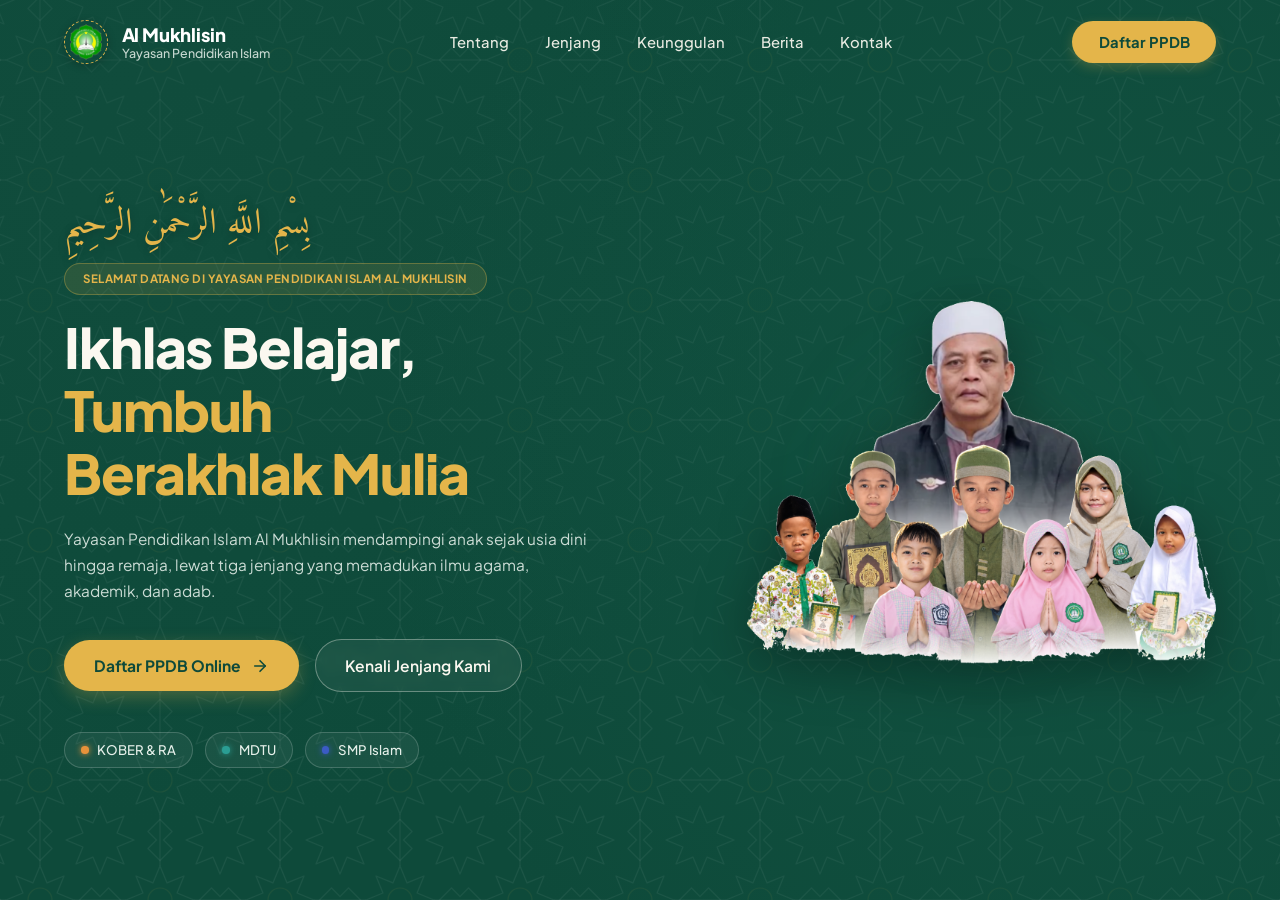
==== index.html @ 401a6e18 "feat: implement responsive landing page, transition page, and PPDB registration form" ====
<!DOCTYPE html>
<html lang="id">
<head>
  <meta charset="UTF-8">
  <meta name="viewport" content="width=device-width, initial-scale=1.0">
  <title>Al Mukhlisin - Yayasan Pendidikan Islam</title>
  
  <!-- Favicon -->
  <link rel="icon" type="image/png" href="asset/img/logo.png">

  <!-- Google Fonts: Plus Jakarta Sans & Amiri -->
  <link rel="preconnect" href="https://fonts.googleapis.com">
  <link rel="preconnect" href="https://fonts.gstatic.com" crossorigin>
  <link href="https://fonts.googleapis.com/css2?family=Amiri:wght@400;700&family=Plus+Jakarta+Sans:wght@400;500;600;700;800&display=swap" rel="stylesheet">

  <!-- CSS Eksternal -->
  <link rel="stylesheet" href="src/css/style.css">
</head>
<body>

  <!-- =========================================================================
       NAVBAR (PERSIS SESUAI GAMBAR)
       ========================================================================= -->
  <header class="site-header">
    <div class="navbar-container">
      
      <!-- Brand Kiri: Logo dengan Dashed Border Emas + Nama Yayasan -->
      <a href="index.html" class="brand" aria-label="Yayasan Pendidikan Islam Al Mukhlisin">
        <div class="logo-frame">
          <img
            src="asset/img/logo.png"
            alt="Logo Al Mukhlisin"
            class="logo-img"
            width="36"
            height="36"
            onerror="this.onerror=null; this.src='asset/img/logo_clean.png';"
          >
        </div>
        <div class="brand-info">
          <span class="brand-name">Al Mukhlisin</span>
          <span class="brand-tagline">Yayasan Pendidikan Islam</span>
        </div>
      </a>

      <!-- Menu Navigasi Tengah -->
      <nav class="nav-wrapper" aria-label="Navigasi Utama">
        <button
          class="mobile-menu-btn"
          type="button"
          aria-label="Toggle Menu Navigasi"
          id="menuToggle"
        >
          <svg width="22" height="22" viewBox="0 0 24 24" fill="none" stroke="currentColor" stroke-width="2.2" stroke-linecap="round" stroke-linejoin="round">
            <line x1="3" y1="12" x2="21" y2="12"></line>
            <line x1="3" y1="6" x2="21" y2="6"></line>
            <line x1="3" y1="18" x2="21" y2="18"></line>
          </svg>
        </button>

        <ul class="nav-list" id="mainMenu">
          <li><a href="#tentang" class="nav-link">Tentang</a></li>
          <li><a href="#jenjang" class="nav-link">Jenjang</a></li>
          <li><a href="#keunggulan" class="nav-link">Keunggulan</a></li>
          <li><a href="#berita" class="nav-link">Berita</a></li>
          <li><a href="#kontak" class="nav-link">Kontak</a></li>
        </ul>
      </nav>

      <!-- Tombol Aksi Kanan (Daftar PPDB) -->
      <div class="header-action">
        <a href="src/page2/pendaftaran.html" class="btn-ppdb">Daftar PPDB</a>
      </div>

    </div>
  </header>

  <!-- =========================================================================
       HERO SECTION (SELURUH KONTEN DI KIRI, BISMILLAH TETAP DI KIRI)
       ========================================================================= -->
  <main class="hero-section">
    <div class="hero-container">
      
      <!-- Kolom Kiri: Rata Kiri Sesuai Desain Asli -->
      <div class="hero-content">
        <!-- Bismillah Arab (Kiri) -->
        <p class="hero-bismillah" dir="rtl" lang="ar">بِسْمِ اللَّهِ الرَّحْمَٰنِ الرَّحِيمِ</p>
        
        <!-- Badge Selamat Datang (Kiri) -->
        <div class="hero-badge">
          <span>SELAMAT DATANG DI YAYASAN PENDIDIKAN ISLAM AL MUKHLISIN</span>
        </div>

        <!-- Judul Utama (Kiri) -->
        <h1 class="hero-title">
          <span class="white-text">Ikhlas Belajar,</span>
          <span class="gold-text">Tumbuh</span>
          <span class="gold-text">Berakhlak Mulia</span>
        </h1>

        <!-- Deskripsi (Kiri) -->
        <p class="hero-desc">
          Yayasan Pendidikan Islam Al Mukhlisin mendampingi anak sejak usia dini hingga remaja, lewat tiga jenjang yang memadukan ilmu agama, akademik, dan adab.
        </p>

        <!-- Tombol Aksi (Kiri) -->
        <div class="hero-buttons">
          <a href="src/page2/pendaftaran.html" class="btn-main">
            <span>Daftar PPDB Online</span>
            <svg width="18" height="18" viewBox="0 0 24 24" fill="none" stroke="currentColor" stroke-width="2.2" stroke-linecap="round" stroke-linejoin="round">
              <line x1="5" y1="12" x2="19" y2="12"></line>
              <polyline points="12 5 19 12 12 19"></polyline>
            </svg>
          </a>
          <a href="#jenjang" class="btn-outline">Kenali Jenjang Kami</a>
        </div>

        <!-- Indikator Jenjang (Kiri) -->
        <div class="level-tags">
          <div class="level-tag">
            <span class="tag-dot dot-kober"></span>
            <span>KOBER &amp; RA</span>
          </div>
          <div class="level-tag">
            <span class="tag-dot dot-mdtu"></span>
            <span>MDTU</span>
          </div>
          <div class="level-tag">
            <span class="tag-dot dot-smp"></span>
            <span>SMP Islam</span>
          </div>
        </div>
      </div>

      <!-- Kolom Kanan: Foto Santri & Guru -->
      <div class="hero-visual">
        <div class="hero-img-box">
          <img
            src="asset/img/Anakanak.png"
            alt="Santri dan Pengajar Al Mukhlisin"
            class="hero-img"
            width="620"
            height="480"
            onerror="this.onerror=null; this.src='asset/img/Anakanak_clean.png';"
          >
        </div>
      </div>

    </div>
  </main>

  <!-- JavaScript Eksternal -->
  <script src="src/js/main.js"></script>
</body>
</html>
---- src/css/style.css ----
/* ==========================================================================
   Yayasan Pendidikan Islam Al Mukhlisin - Landing Page Stylesheet
   File: src/css/style.css
   Color Palette:
     - Hijau Tua (Primer): #0E4A3A
     - Emas (Aksen & CTA): #E4B54A
     - Gading (Latar & Teks): #FBF8F0
     - Hijau Muda (Panel & Subteks): #E6F0EA
     - KOBER & RA: #E8923A
     - MDTU: #2A9D93
     - SMP Islam: #3B5BC4
   Typography:
     - Plus Jakarta Sans (Judul: 800, Tombol: 700, Isi: 400-500)
     - Amiri (Teks Arab Basmalah)
   ========================================================================== */

:root {
  --color-primary: #0E4A3A;
  --color-primary-dark: #093327;
  --color-gold: #E4B54A;
  --color-gold-hover: #d2a339;
  --color-ivory: #FBF8F0;
  --color-mint: #E6F0EA;
  --color-kober: #E8923A;
  --color-mdtu: #2A9D93;
  --color-smp: #3B5BC4;
  --font-main: 'Plus Jakarta Sans', system-ui, -apple-system, sans-serif;
  --font-arabic: 'Amiri', serif;
}

*, *::before, *::after {
  box-sizing: border-box;
  margin: 0;
  padding: 0;
}

body {
  font-family: var(--font-main);
  background-color: var(--color-primary);
  /* Motif Geometris Islami Bintang 8 (Khatam Tile) */
  background-image: 
    radial-gradient(circle at 85% 50%, rgba(22, 91, 73, 0.45) 0%, transparent 60%),
    radial-gradient(circle at 15% 20%, rgba(20, 80, 64, 0.4) 0%, transparent 50%),
    url("data:image/svg+xml,%3Csvg xmlns='http://www.w3.org/2000/svg' width='120' height='120' viewBox='0 0 120 120'%3E%3Cdefs%3E%3Cstyle%3E.p%7Bfill:none;stroke:rgba(255,255,255,0.06);stroke-width:1.2;stroke-linejoin:round;%7D.a%7Bfill:none;stroke:rgba(228,181,74,0.07);stroke-width:1.2;%7D%3C/style%3E%3C/defs%3E%3Cpolygon points='60,26 67.07,42.93 84,36 77.07,52.93 94,60 77.07,67.07 84,84 67.07,77.07 60,94 52.93,77.07 36,84 42.93,67.07 26,60 42.93,52.93 36,36 52.93,42.93' class='p'/%3E%3Ccircle cx='60' cy='60' r='12' class='a'/%3E%3Cpolygon points='0,-34 7.07,-17.07 24,-24 17.07,-7.07 34,0 17.07,7.07 24,24 7.07,17.07 0,34 -7.07,17.07 -24,24 -17.07,7.07 -34,0 -17.07,-7.07 -24,-24 -7.07,-17.07' class='p'/%3E%3Cpolygon points='120,-34 127.07,-17.07 144,-24 137.07,-7.07 154,0 137.07,7.07 144,24 127.07,17.07 120,34 112.93,17.07 96,24 102.93,7.07 86,0 102.93,-7.07 96,-24 112.93,-17.07' class='p'/%3E%3Cpolygon points='0,86 7.07,102.93 24,96 17.07,112.93 34,120 17.07,127.07 24,144 7.07,137.07 0,154 -7.07,137.07 -24,144 -17.07,127.07 -34,120 -17.07,112.93 -24,96 -7.07,102.93' class='p'/%3E%3Cpolygon points='120,86 127.07,102.93 144,96 137.07,112.93 154,120 137.07,127.07 144,144 127.07,137.07 120,154 112.93,137.07 96,144 102.93,127.07 86,120 102.93,112.93 96,96 112.93,102.93' class='p'/%3E%3Crect x='51.5' y='0' width='17' height='17' transform='rotate(45 60 8.5)' class='p'/%3E%3Crect x='51.5' y='103' width='17' height='17' transform='rotate(45 60 111.5)' class='p'/%3E%3Crect x='0' y='51.5' width='17' height='17' transform='rotate(45 8.5 60)' class='p'/%3E%3Crect x='103' y='51.5' width='17' height='17' transform='rotate(45 111.5 60)' class='p'/%3E%3Cline x1='60' y1='26' x2='60' y2='0' class='p'/%3E%3Cline x1='60' y1='94' x2='60' y2='120' class='p'/%3E%3Cline x1='26' y1='60' x2='0' y2='60' class='p'/%3E%3Cline x1='94' y1='60' x2='120' y2='60' class='p'/%3E%3C/svg%3E");
  background-repeat: no-repeat, no-repeat, repeat;
  background-position: center, center, center top;
  background-size: cover, cover, 120px 120px;
  color: var(--color-ivory);
  line-height: 1.5;
  min-height: 100vh;
  display: flex;
  flex-direction: column;
  overflow-x: hidden;
  -webkit-font-smoothing: antialiased;
}

a {
  text-decoration: none;
  color: inherit;
}

button {
  font-family: inherit;
  border: none;
  background: none;
  cursor: pointer;
}

/* ==========================================================================
   NAVBAR (PERSIS SESUAI GAMBAR)
   ========================================================================== */
.site-header {
  width: 100%;
  position: relative;
  z-index: 100;
  padding: 1.25rem 0;
}

.navbar-container {
  width: 100%;
  max-width: 1200px;
  margin: 0 auto;
  padding: 0 1.5rem;
  display: flex;
  align-items: center;
  justify-content: space-between;
  gap: 1.5rem;
}

/* Bagian Kiri: Logo + Aksen Dashed Emas + Teks Yayasan */
.brand {
  display: flex;
  align-items: center;
  gap: 0.85rem;
  flex-shrink: 0;
}

.logo-frame {
  width: 44px;
  height: 44px;
  border-radius: 50%;
  border: 1.5px dashed var(--color-gold);
  padding: 2px;
  display: flex;
  align-items: center;
  justify-content: center;
  background: rgba(14, 74, 58, 0.45);
  flex-shrink: 0;
  box-shadow: 0 2px 8px rgba(0, 0, 0, 0.2);
}

.logo-img {
  width: 36px;
  height: 36px;
  border-radius: 50%;
  object-fit: contain;
  display: block;
}

.brand-info {
  display: flex;
  flex-direction: column;
  justify-content: center;
}

.brand-name {
  font-size: 1.15rem;
  font-weight: 800;
  color: #FFFFFF;
  line-height: 1.2;
  letter-spacing: -0.01em;
}

.brand-tagline {
  font-size: 0.775rem;
  font-weight: 500;
  color: rgba(230, 240, 234, 0.85);
  line-height: 1.2;
}

/* Bagian Tengah: Menu Navigasi Bersih */
.nav-wrapper {
  display: flex;
  align-items: center;
}

.nav-list {
  display: flex;
  align-items: center;
  gap: 2.25rem;
  list-style: none;
  margin: 0;
  padding: 0;
}

.nav-link {
  font-size: 0.925rem;
  font-weight: 500;
  color: rgba(251, 248, 240, 0.92);
  transition: color 0.2s ease;
  padding: 0.35rem 0;
  position: relative;
}

.nav-link:hover,
.nav-link:focus-visible {
  color: var(--color-gold);
}

/* Bagian Kanan: Tombol Pill Daftar PPDB */
.header-action {
  flex-shrink: 0;
}

.btn-ppdb {
  display: inline-flex;
  align-items: center;
  justify-content: center;
  background-color: var(--color-gold);
  color: var(--color-primary);
  font-size: 0.925rem;
  font-weight: 700;
  padding: 0.65rem 1.65rem;
  border-radius: 9999px;
  box-shadow: 0 4px 12px rgba(228, 181, 74, 0.25);
  transition: all 0.2s ease;
  white-space: nowrap;
}

.btn-ppdb:hover {
  background-color: var(--color-gold-hover);
  transform: translateY(-1px);
  box-shadow: 0 6px 16px rgba(228, 181, 74, 0.35);
}

.btn-ppdb:active {
  transform: translateY(0);
}

/* Tombol Hamburger Khusus Mobile */
.mobile-menu-btn {
  display: none;
  align-items: center;
  justify-content: center;
  width: 42px;
  height: 42px;
  border-radius: 8px;
  background: rgba(255, 255, 255, 0.08);
  border: 1px solid rgba(255, 255, 255, 0.18);
  color: var(--color-ivory);
}

/* ==========================================================================
   HERO SECTION (SELURUH KONTEN DI KIRI, BISMILLAH TETAP DI KIRI)
   ========================================================================== */
.hero-section {
  flex: 1;
  display: flex;
  align-items: center;
  padding: clamp(1rem, 2.5vh, 2rem) 0 clamp(2rem, 4vh, 3.5rem);
}

.hero-container {
  width: 100%;
  max-width: 1200px;
  margin: 0 auto;
  padding: 0 1.5rem;
  display: grid;
  grid-template-columns: 1.15fr 0.85fr;
  align-items: center;
  gap: 3rem;
}

/* Konten Kiri Selalu Rata Kiri */
.hero-content {
  display: flex;
  flex-direction: column;
  align-items: flex-start;
  text-align: left;
  z-index: 2;
}

/* Tulisan Arab Bismillah */
.hero-bismillah {
  font-family: var(--font-arabic);
  font-size: clamp(1.85rem, 2.8vw, 2.35rem);
  color: var(--color-gold);
  line-height: 1.3;
  margin: 0 0 0.85rem 0;
  text-align: left;
  display: block;
  width: fit-content;
  text-shadow: 0 2px 10px rgba(0, 0, 0, 0.25);
}

/* Badge Selamat Datang */
.hero-badge {
  display: inline-flex;
  align-items: center;
  background: rgba(228, 181, 74, 0.12);
  border: 1px solid rgba(228, 181, 74, 0.32);
  padding: 0.4rem 1.15rem;
  border-radius: 9999px;
  margin-bottom: 1.35rem;
  font-size: 0.72rem;
  font-weight: 700;
  color: var(--color-gold);
  letter-spacing: 0.04em;
  text-align: left;
}

/* Judul Utama */
.hero-title {
  font-size: clamp(2.4rem, 4.3vw, 3.65rem);
  font-weight: 800;
  line-height: 1.14;
  letter-spacing: -0.02em;
  margin-bottom: 1.35rem;
  text-align: left;
}

.hero-title .white-text {
  color: var(--color-ivory);
  display: block;
}

.hero-title .gold-text {
  color: var(--color-gold);
  display: block;
}

/* Paragraf Deskripsi */
.hero-desc {
  font-size: clamp(0.95rem, 1.2vw, 1.05rem);
  color: rgba(230, 240, 234, 0.88);
  line-height: 1.68;
  max-width: 530px;
  margin-bottom: 2.25rem;
  text-align: left;
}

/* Tombol Aksi */
.hero-buttons {
  display: flex;
  align-items: center;
  flex-wrap: wrap;
  gap: 1rem;
  margin-bottom: 2.5rem;
}

.btn-main {
  display: inline-flex;
  align-items: center;
  gap: 0.65rem;
  background-color: var(--color-gold);
  color: var(--color-primary);
  font-weight: 700;
  font-size: 0.975rem;
  padding: 0.85rem 1.85rem;
  border-radius: 9999px;
  box-shadow: 0 6px 18px rgba(228, 181, 74, 0.28);
  transition: all 0.2s ease;
}

.btn-main:hover {
  background-color: var(--color-gold-hover);
  transform: translateY(-2px);
  box-shadow: 0 8px 24px rgba(228, 181, 74, 0.38);
}

.btn-outline {
  display: inline-flex;
  align-items: center;
  background: rgba(255, 255, 255, 0.05);
  border: 1px solid rgba(251, 248, 240, 0.35);
  color: var(--color-ivory);
  font-weight: 600;
  font-size: 0.975rem;
  padding: 0.85rem 1.85rem;
  border-radius: 9999px;
  backdrop-filter: blur(4px);
  transition: all 0.2s ease;
}

.btn-outline:hover {
  background: rgba(255, 255, 255, 0.12);
  border-color: rgba(251, 248, 240, 0.6);
  transform: translateY(-2px);
}

/* Indikator Jenjang */
.level-tags {
  display: flex;
  align-items: center;
  flex-wrap: wrap;
  gap: 0.75rem;
}

.level-tag {
  display: inline-flex;
  align-items: center;
  gap: 0.55rem;
  padding: 0.45rem 1rem;
  border-radius: 9999px;
  background: rgba(255, 255, 255, 0.05);
  border: 1px solid rgba(255, 255, 255, 0.18);
  font-size: 0.825rem;
  font-weight: 500;
  color: var(--color-mint);
}

.tag-dot {
  width: 7.5px;
  height: 7.5px;
  border-radius: 50%;
}

.dot-kober { background-color: var(--color-kober); box-shadow: 0 0 6px var(--color-kober); }
.dot-mdtu { background-color: var(--color-mdtu); box-shadow: 0 0 6px var(--color-mdtu); }
.dot-smp { background-color: var(--color-smp); box-shadow: 0 0 6px var(--color-smp); }

/* Kolom Kanan: Foto Santri & Guru */
.hero-visual {
  display: flex;
  justify-content: center;
  align-items: center;
  position: relative;
}

.hero-img-box {
  width: 100%;
  max-width: 620px;
  position: relative;
}

.hero-img-box::before {
  content: '';
  position: absolute;
  top: 15%;
  left: 20%;
  right: 20%;
  bottom: 10%;
  background: radial-gradient(circle, rgba(228, 181, 74, 0.12) 0%, rgba(22, 91, 73, 0.25) 50%, transparent 75%);
  filter: blur(40px);
  z-index: -1;
}

.hero-img {
  width: 100%;
  height: auto;
  max-height: 540px;
  object-fit: contain;
  filter: drop-shadow(0 14px 28px rgba(0, 0, 0, 0.35));
}

/* ==========================================================================
   Responsive Rules
   ========================================================================== */
@media (max-width: 900px) {
  .navbar-container {
    padding: 0 1.25rem;
  }
  .nav-list {
    gap: 1.25rem;
  }
  .hero-container {
    grid-template-columns: 1fr;
    gap: 2.5rem;
  }
  .hero-visual {
    order: -1;
  }
  .hero-img-box {
    max-width: 480px;
    margin: 0 auto;
  }
}

@media (max-width: 768px) {
  .mobile-menu-btn {
    display: inline-flex;
  }
  .nav-list {
    display: none;
    position: absolute;
    top: 100%;
    right: 1.25rem;
    flex-direction: column;
    align-items: flex-start;
    background: #0B3D30;
    border: 1px solid rgba(228, 181, 74, 0.3);
    border-radius: 12px;
    padding: 1rem 1.25rem;
    gap: 0.75rem;
    box-shadow: 0 12px 30px rgba(0, 0, 0, 0.45);
    z-index: 1000;
  }
  .nav-list.is-open {
    display: flex;
  }
  .nav-list .nav-link {
    padding: 0.5rem 0.75rem;
    width: 100%;
  }
  .header-action {
    display: none;
  }
}

@media (max-width: 480px) {
  .hero-title {
    font-size: 2.15rem;
  }
  .hero-buttons {
    flex-direction: column;
    width: 100%;
  }
  .btn-main, .btn-outline {
    width: 100%;
    justify-content: center;
  }
}
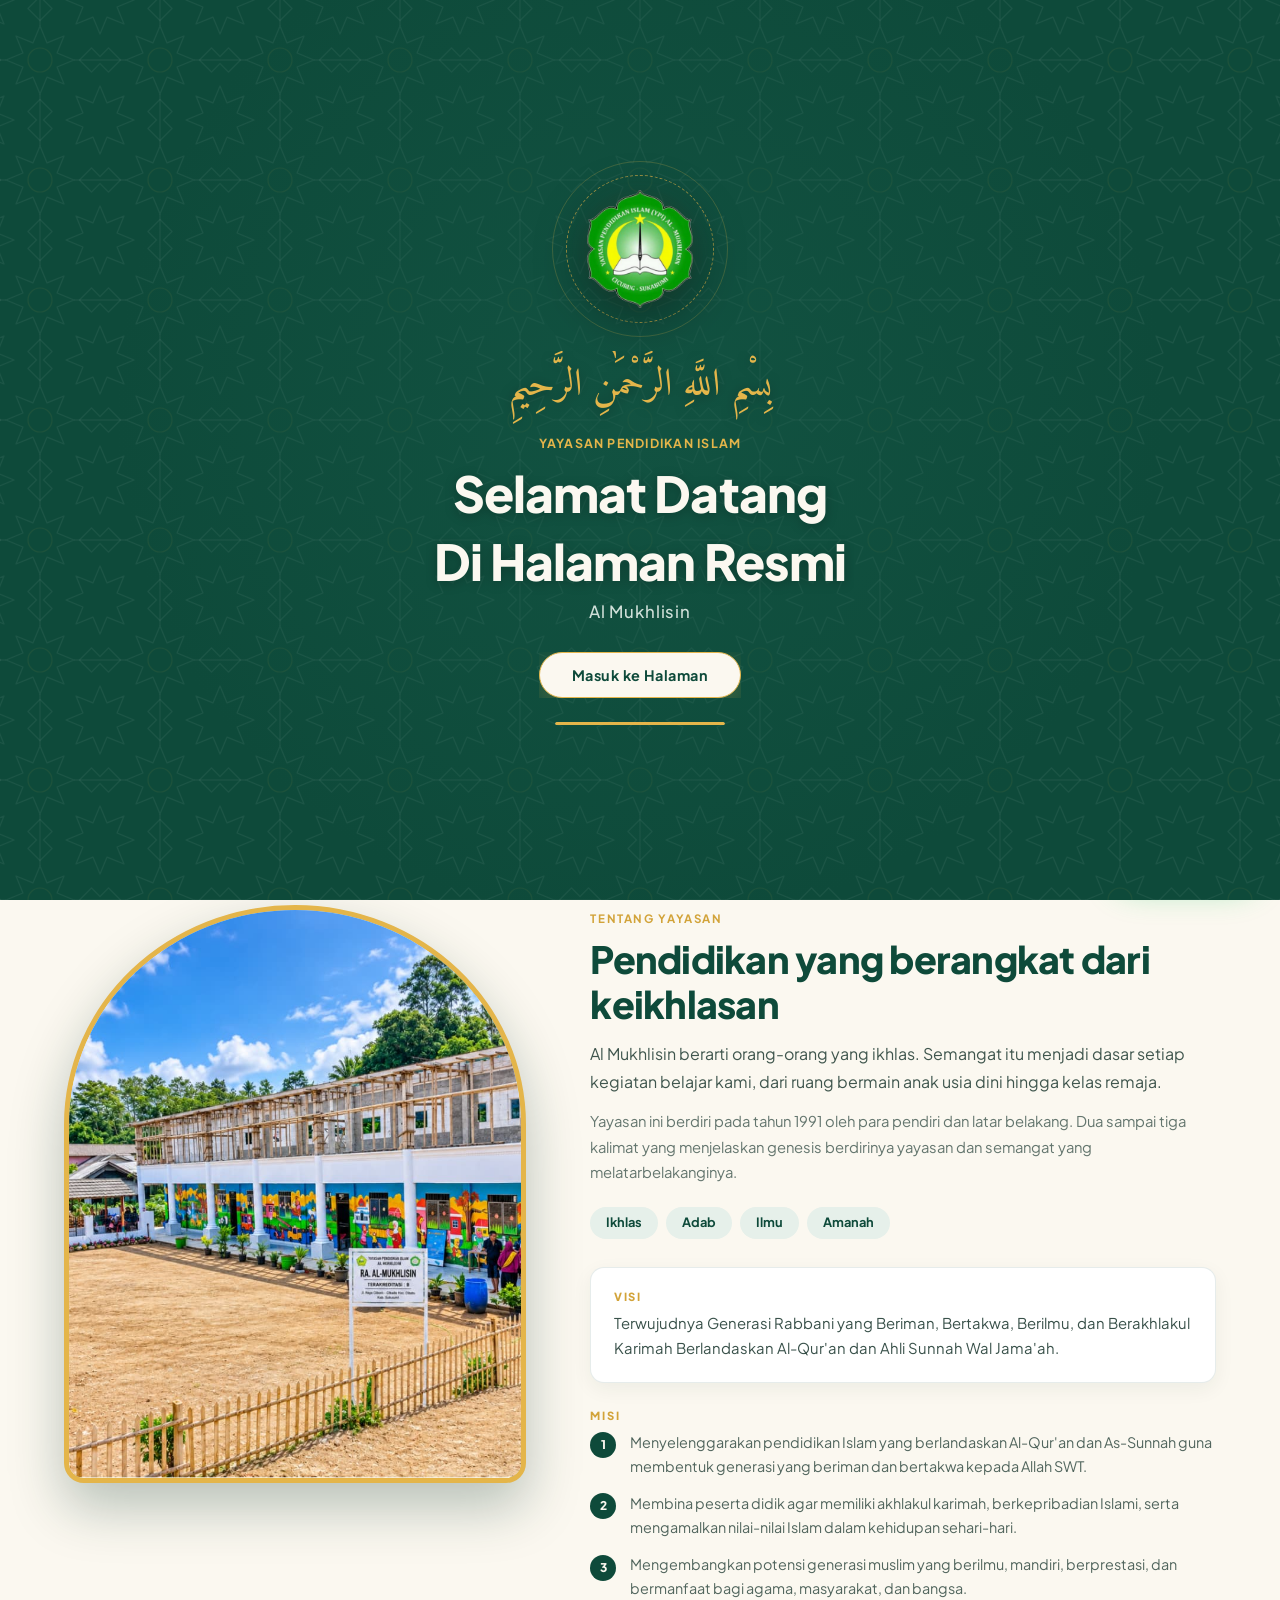
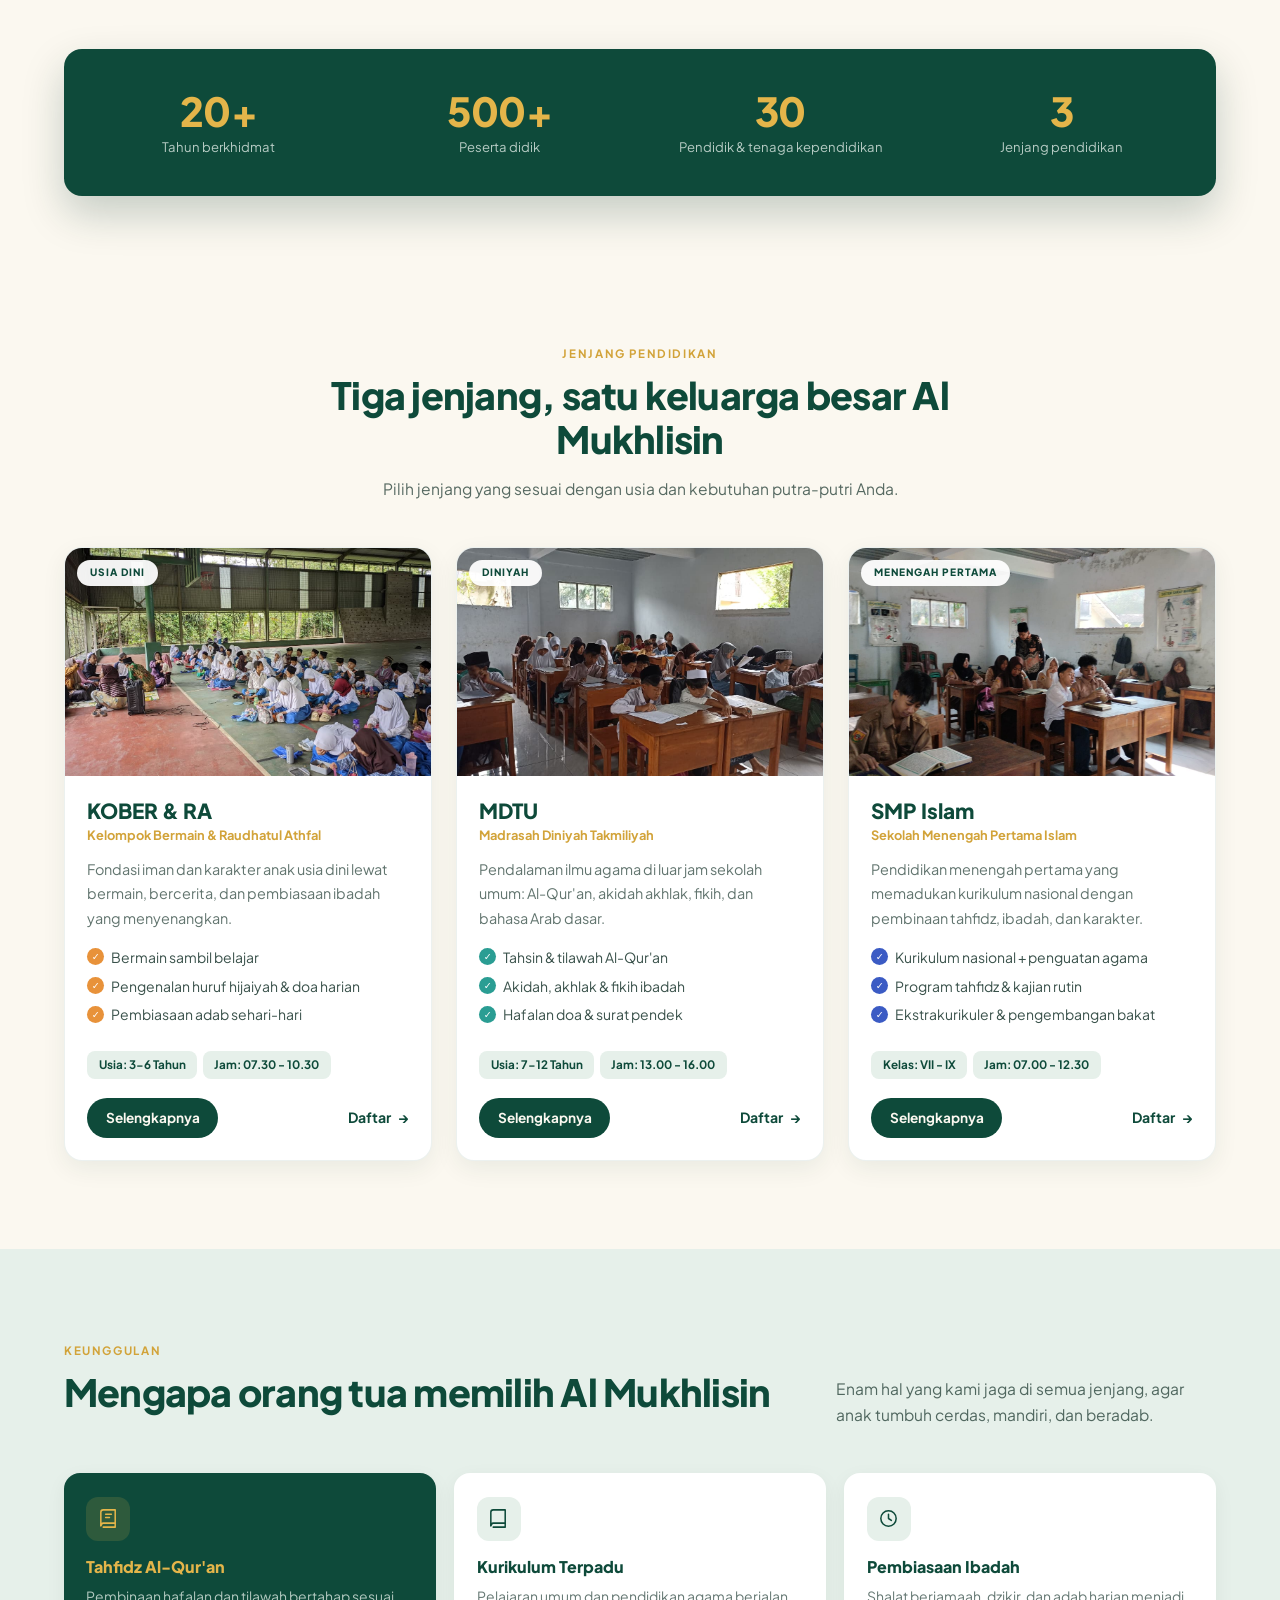
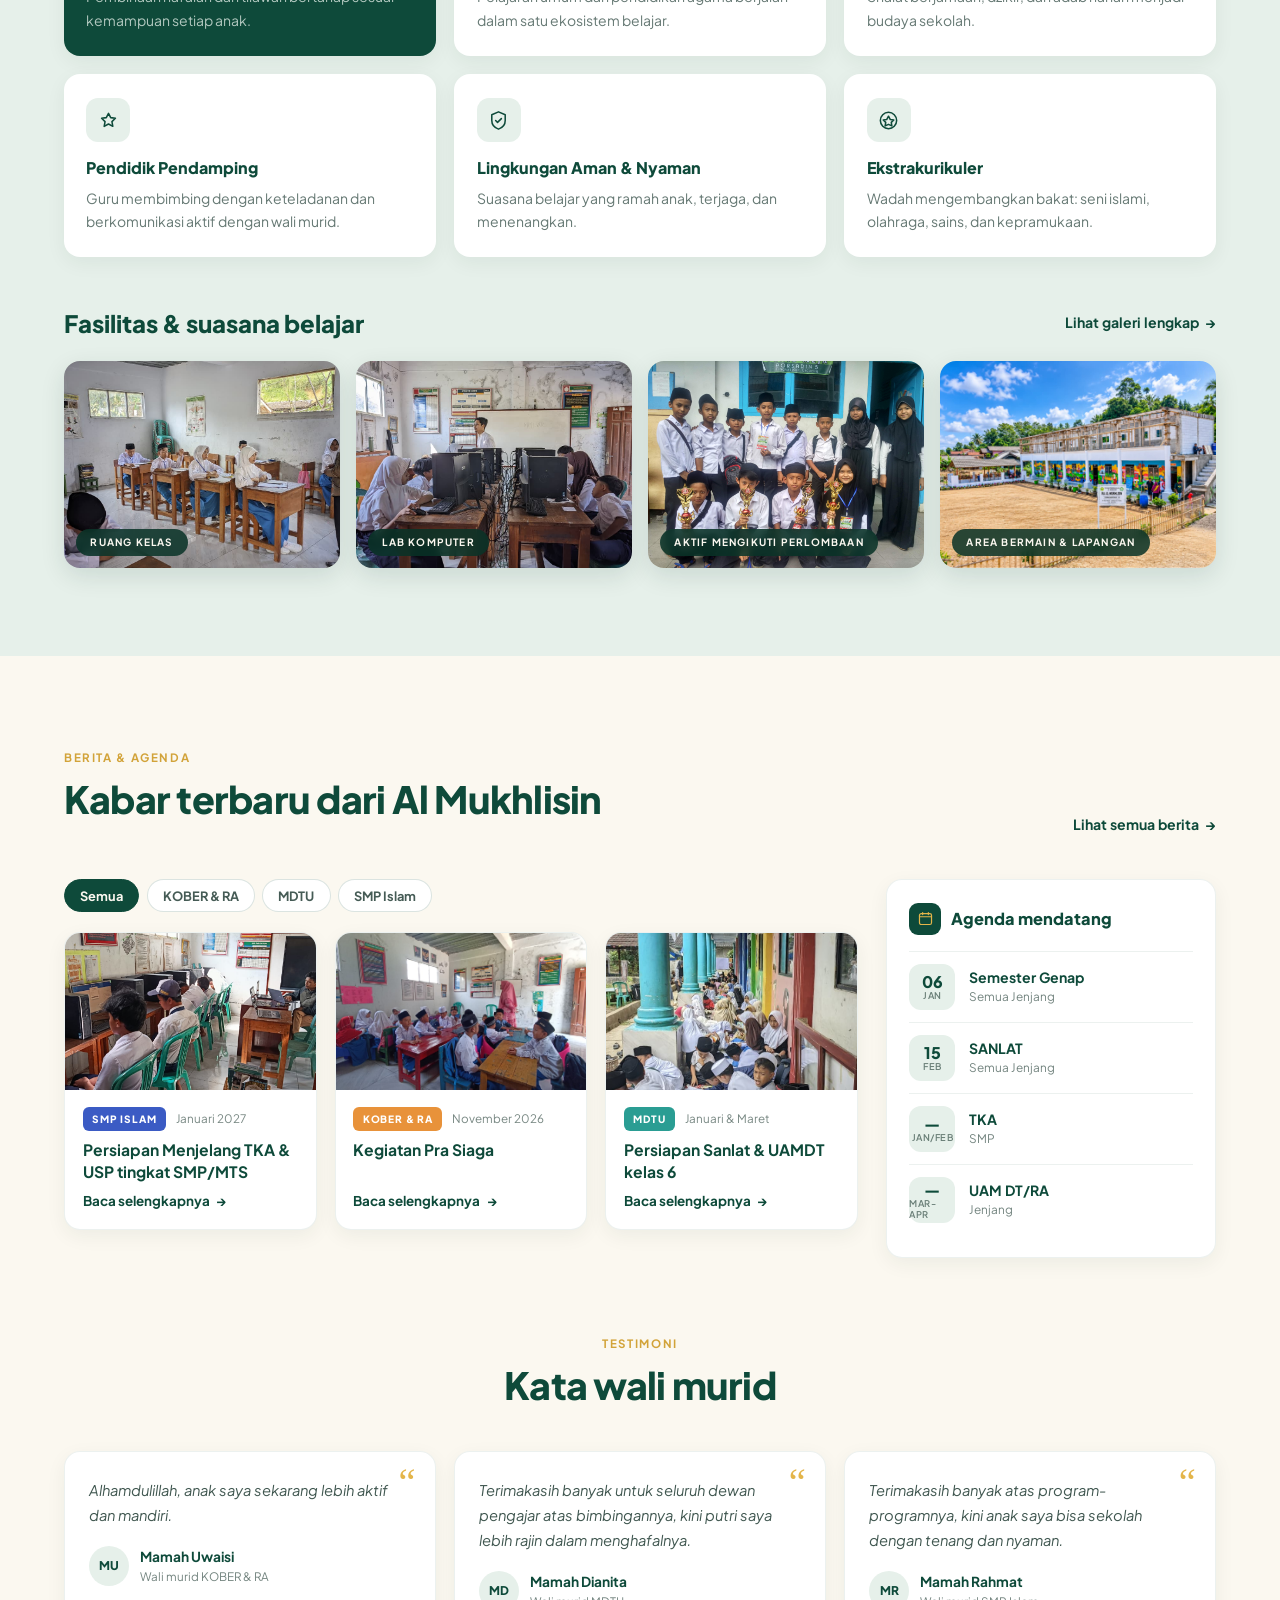
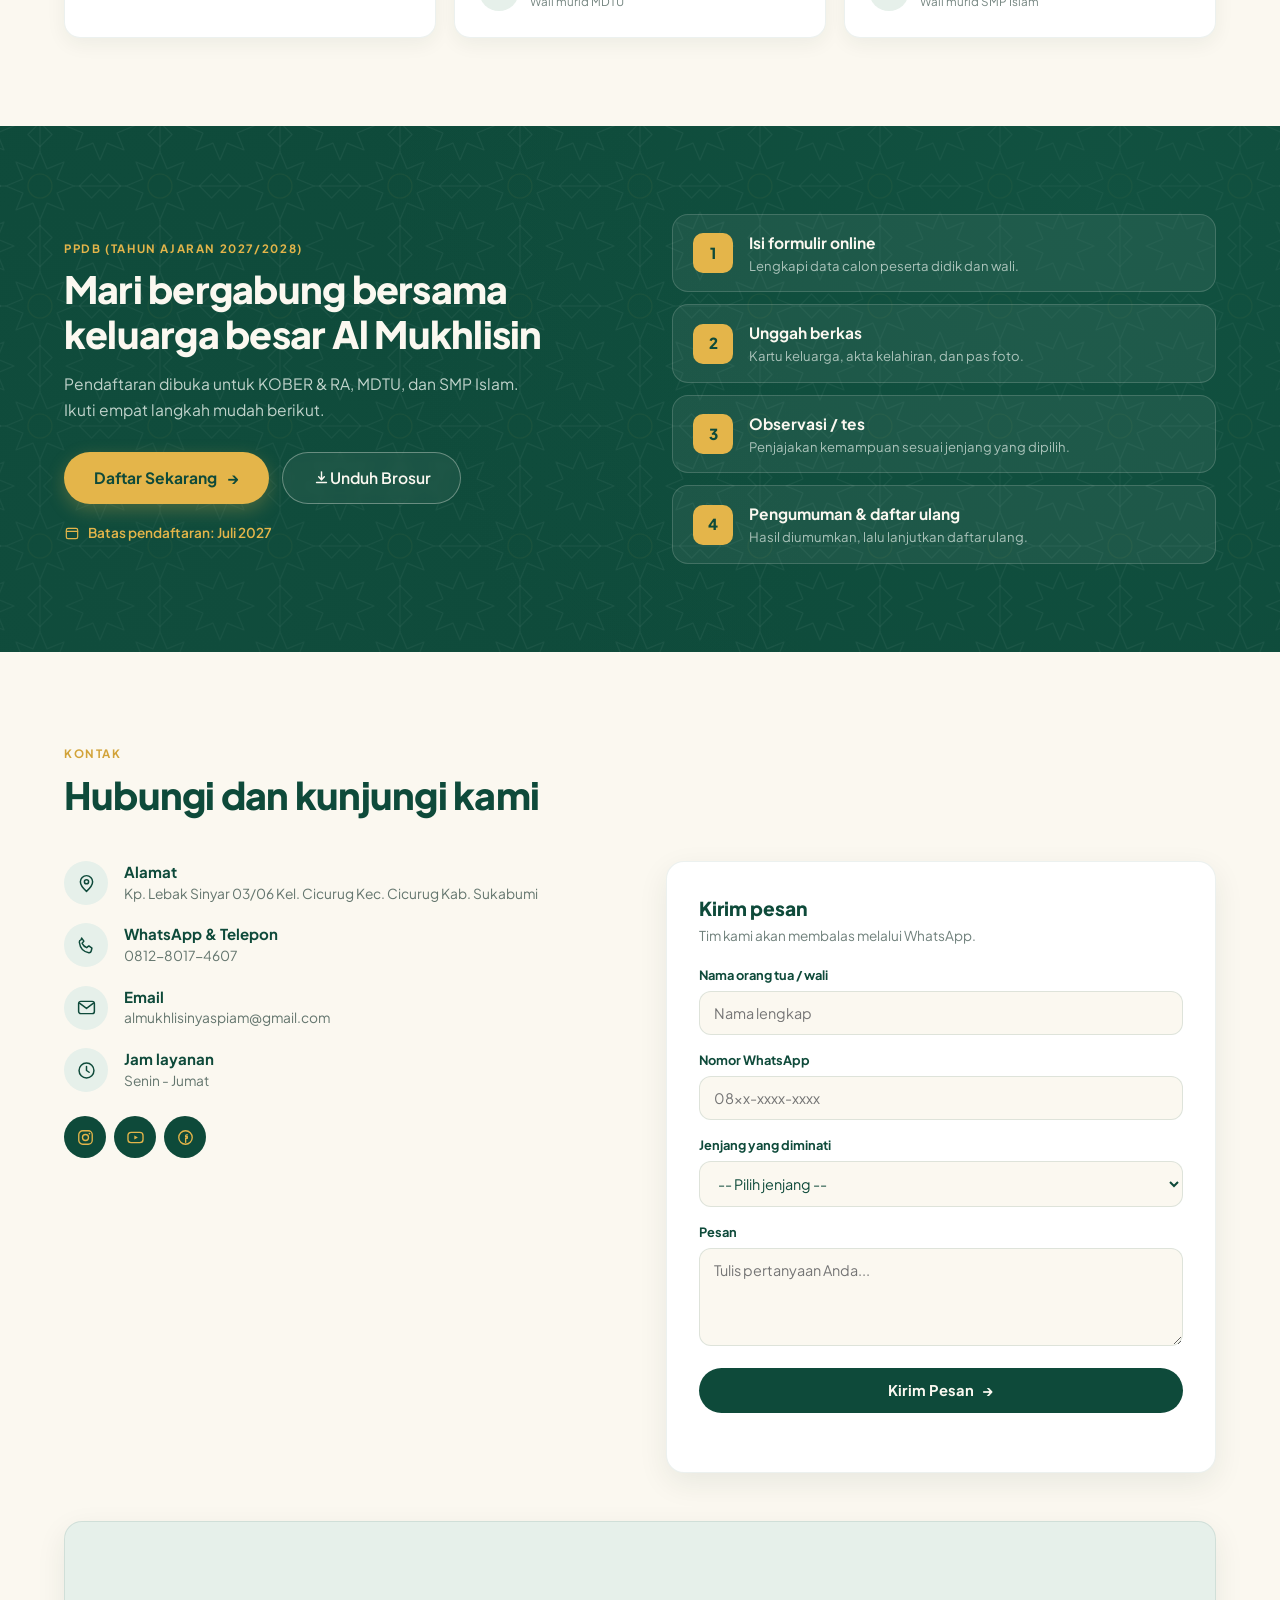
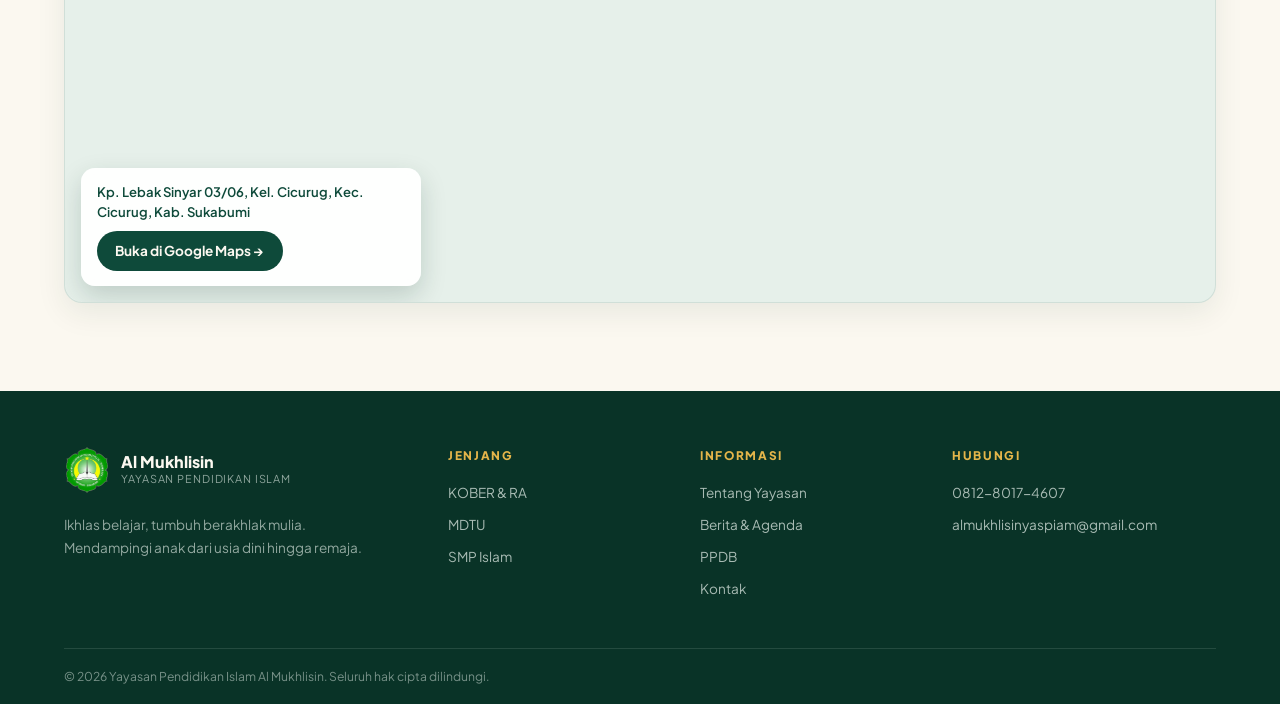
==== commit ed4d292c: "update" ====
--- a/index.html
+++ b/index.html
@@ -77,7 +77,7 @@
   <!-- =========================================================================
        HERO SECTION (SELURUH KONTEN DI KIRI, BISMILLAH TETAP DI KIRI)
        ========================================================================= -->
-  <main class="hero-section">
+  <section class="hero-section" id="hero">
     <div class="hero-container">
       
       <!-- Kolom Kiri: Rata Kiri Sesuai Desain Asli -->
@@ -146,6 +146,837 @@
       </div>
 
     </div>
+  </section>
+
+  <!-- ANIMASI SELAMAT DATANG (High-Line Wipe Reveal) -->
+  <div class="welcome-overlay" id="welcomeOverlay" aria-hidden="true">
+    <div class="welcome-pattern" aria-hidden="true"></div>
+    <div class="welcome-inner">
+      <div class="welcome-logo">
+        <span class="welcome-ring" aria-hidden="true"></span>
+        <span class="welcome-ring welcome-ring--outer" aria-hidden="true"></span>
+        <img src="asset/img/logo.png" alt="Logo Al Mukhlisin" class="welcome-logo-img">
+      </div>
+      <div class="welcome-reveal welcome-delay-1">
+        <p class="welcome-bismillah" dir="rtl" lang="ar">بِسْمِ اللَّهِ الرَّحْمَٰنِ الرَّحِيمِ</p>
+      </div>
+      <div class="welcome-reveal welcome-delay-2">
+        <span class="welcome-badge">YAYASAN PENDIDIKAN ISLAM</span>
+      </div>
+      <div class="welcome-reveal welcome-delay-3">
+        <h2 class="welcome-title">Selamat Datang</h2>
+        <h2 class="welcome-title">Di Halaman Resmi</h2>
+      </div>
+      <div class="welcome-reveal welcome-delay-4">
+        <p class="welcome-subtitle">Al Mukhlisin</p>
+      </div>
+      <div class="welcome-reveal welcome-delay-5">
+        <button type="button" class="welcome-enter" id="welcomeEnter">Masuk ke Halaman</button>
+      </div>
+      <div class="welcome-progress" aria-hidden="true"><span id="welcomeProgress"></span></div>
+    </div>
+  </div>
+  
+  <main class="site-main">
+  <!-- =========================================================================
+       QUICK ACCESS BAR (TRANSISI DARI HERO KE SECTION TENTANG)
+       ========================================================================= -->
+  <section class="quick-access" aria-label="Akses cepat">
+    <div class="quick-access-inner">
+
+      <a href="src/page2/pendaftaran.html" class="quick-item">
+        <span class="quick-icon">
+          <svg viewBox="0 0 24 24" fill="none" stroke="currentColor" stroke-width="1.7" stroke-linecap="round" stroke-linejoin="round">
+            <path d="M6 3h9l5 5v13a1 1 0 0 1-1 1H6a1 1 0 0 1-1-1V4a1 1 0 0 1 1-1z"></path>
+            <path d="M14 3v6h6"></path><path d="M9 13h7M9 17h5"></path>
+          </svg>
+        </span>
+        <span class="quick-text">
+          <strong>Daftar Online</strong>
+          <small>Isi formulir PPDB</small>
+        </span>
+      </a>
+
+      <a href="src/page2/pendaftaran.html" class="quick-item">
+        <span class="quick-icon">
+          <svg viewBox="0 0 24 24" fill="none" stroke="currentColor" stroke-width="1.7" stroke-linecap="round" stroke-linejoin="round">
+            <path d="M12 4v11"></path><path d="M8 11l4 4 4-4"></path><path d="M5 19h14"></path>
+          </svg>
+        </span>
+        <span class="quick-text">
+          <strong>Unduh Brosur</strong>
+          <small>Program &amp; informasi biaya</small>
+        </span>
+      </a>
+
+      <a href="https://wa.me/6281280174607" target="_blank" rel="noopener" class="quick-item">
+        <span class="quick-icon">
+          <svg viewBox="0 0 24 24" fill="none" stroke="currentColor" stroke-width="1.7" stroke-linecap="round" stroke-linejoin="round">
+            <path d="M20 11.5a8 8 0 0 1-11.8 7L4 20l1.5-4.1A8 8 0 1 1 20 11.5z"></path>
+            <path d="M9 9.5c.4 1.9 1.6 3.1 3.5 3.5l.9-1.3 1.9.9-.4 1.5c-2.4.7-5.3-1.9-6.1-4.3l1.6-.4z"></path>
+          </svg>
+        </span>
+        <span class="quick-text">
+          <strong>Chat WhatsApp</strong>
+          <small>Tanya admin langsung</small>
+        </span>
+      </a>
+
+      <a href="#kontak" class="quick-item">
+        <span class="quick-icon">
+          <svg viewBox="0 0 24 24" fill="none" stroke="currentColor" stroke-width="1.7" stroke-linecap="round" stroke-linejoin="round">
+            <path d="M12 21s7-6.3 7-11a7 7 0 1 0-14 0c0 4.7 7 11 7 11z"></path>
+            <circle cx="12" cy="10" r="2.4"></circle>
+          </svg>
+        </span>
+        <span class="quick-text">
+          <strong>Lokasi Kami</strong>
+          <small>Lihat di peta</small>
+        </span>
+      </a>
+
+    </div>
+  </section>
+
+  <!-- =========================================================================
+       SECTION 2 — TENTANG YAYASAN
+       ========================================================================= -->
+  <section class="about-section" id="tentang">
+    <div class="section-container">
+      <div class="about-grid">
+
+        <!-- Foto Bingkai Mihrab (Kiri) -->
+        <div class="about-media">
+          <figure class="mihrab-frame">
+            <img src="asset/img/gedung.jpg" alt="Gedung dan kegiatan Yayasan Al Mukhlisin" loading="lazy">
+          </figure>
+        </div>
+
+        <!-- Teks (Kanan) -->
+        <div class="about-content">
+          <span class="section-eyebrow">Tentang Yayasan</span>
+          <h2 class="section-title">Pendidikan yang berangkat dari keikhlasan</h2>
+
+          <p class="about-lead">
+            Al Mukhlisin berarti orang-orang yang ikhlas. Semangat itu menjadi dasar setiap kegiatan
+            belajar kami, dari ruang bermain anak usia dini hingga kelas remaja.
+          </p>
+          <p class="about-text">
+            Yayasan ini berdiri pada tahun 1991 oleh para pendiri dan latar belakang. Dua sampai
+            tiga kalimat yang menjelaskan genesis berdirinya yayasan dan semangat yang melatarbelakanginya.
+          </p>
+
+          <!-- Nilai Inti -->
+          <ul class="value-list">
+            <li>Ikhlas</li>
+            <li>Adab</li>
+            <li>Ilmu</li>
+            <li>Amanah</li>
+          </ul>
+
+          <!-- Visi -->
+          <div class="vision-card">
+            <span class="card-label">Visi</span>
+            <p>
+              Terwujudnya Generasi Rabbani yang Beriman, Bertakwa, Berilmu, dan Berakhlakul Karimah
+              Berlandaskan Al-Qur'an dan Ahli Sunnah Wal Jama'ah.
+            </p>
+          </div>
+
+          <!-- Misi -->
+          <div class="mission-block">
+            <span class="card-label">Misi</span>
+            <ul class="mission-list">
+              <li>
+                <span class="mission-number">1</span>
+                <p>Menyelenggarakan pendidikan Islam yang berlandaskan Al-Qur'an dan As-Sunnah guna membentuk generasi yang beriman dan bertakwa kepada Allah SWT.</p>
+              </li>
+              <li>
+                <span class="mission-number">2</span>
+                <p>Membina peserta didik agar memiliki akhlakul karimah, berkepribadian Islami, serta mengamalkan nilai-nilai Islam dalam kehidupan sehari-hari.</p>
+              </li>
+              <li>
+                <span class="mission-number">3</span>
+                <p>Mengembangkan potensi generasi muslim yang berilmu, mandiri, berprestasi, dan bermanfaat bagi agama, masyarakat, dan bangsa.</p>
+              </li>
+            </ul>
+          </div>
+        </div>
+
+      </div>
+    </div>
+  </section>
+
+  <!-- =========================================================================
+       ANGKA SINGKAT — 4 STATISTIK YAYASAN
+       ========================================================================= -->
+  <section class="stats-section" aria-label="Angka singkat yayasan">
+    <div class="section-container">
+      <div class="stats-card">
+        <div class="stat-item">
+          <span class="stat-number" data-count="20" data-suffix="+">0</span>
+          <span class="stat-label">Tahun berkhidmat</span>
+        </div>
+        <div class="stat-item">
+          <span class="stat-number" data-count="500" data-suffix="+">0</span>
+          <span class="stat-label">Peserta didik</span>
+        </div>
+        <div class="stat-item">
+          <span class="stat-number" data-count="30" data-suffix="">0</span>
+          <span class="stat-label">Pendidik &amp; tenaga kependidikan</span>
+        </div>
+        <div class="stat-item">
+          <span class="stat-number" data-count="3" data-suffix="">0</span>
+          <span class="stat-label">Jenjang pendidikan</span>
+        </div>
+      </div>
+    </div>
+  </section>
+
+  <!-- =========================================================================
+       SECTION 3 — TIGA JENJANG PENDIDIKAN
+       ========================================================================= -->
+  <section class="jenjang-section" id="jenjang">
+    <div class="section-container">
+
+      <header class="section-head is-centered">
+        <span class="section-eyebrow">Jenjang Pendidikan</span>
+        <h2 class="section-title">Tiga jenjang, satu keluarga besar Al Mukhlisin</h2>
+        <p class="section-desc">
+          Pilih jenjang yang sesuai dengan usia dan kebutuhan putra-putri Anda.
+        </p>
+      </header>
+
+      <div class="jenjang-grid">
+
+        <!-- KOBER & RA -->
+        <article class="jenjang-card is-kober" id="kober-ra">
+          <div class="jenjang-visual">
+            <span class="jenjang-tag">Usia Dini</span>
+            <img src="asset/img/jenjang-kober.jpg" alt="Kegiatan anak usia dini KOBER &amp; RA" loading="lazy">
+          </div>
+          <div class="jenjang-body">
+            <h3 class="jenjang-name">KOBER &amp; RA</h3>
+            <p class="jenjang-subtitle">Kelompok Bermain &amp; Raudhatul Athfal</p>
+            <p class="jenjang-desc">
+              Fondasi iman dan karakter anak usia dini lewat bermain, bercerita, dan pembiasaan
+              ibadah yang menyenangkan.
+            </p>
+            <ul class="feature-list">
+              <li>Bermain sambil belajar</li>
+              <li>Pengenalan huruf hijaiyah &amp; doa harian</li>
+              <li>Pembiasaan adab sehari-hari</li>
+            </ul>
+            <div class="jenjang-meta">
+              <span class="meta-pill">Usia: 3-6 Tahun</span>
+              <span class="meta-pill">Jam: 07.30 - 10.30</span>
+            </div>
+            <div class="jenjang-actions">
+              <a href="#kontak" class="btn-sm-primary">Selengkapnya</a>
+              <a href="src/page2/pendaftaran.html" class="link-arrow">Daftar <span>&rarr;</span></a>
+            </div>
+          </div>
+        </article>
+
+        <!-- MDTU -->
+        <article class="jenjang-card is-mdtu" id="mdtu">
+          <div class="jenjang-visual">
+            <span class="jenjang-tag">Diniyah</span>
+            <img src="asset/img/jenjang-mdtu.jpg" alt="Kegiatan madrasah diniyah MDTU" loading="lazy">
+          </div>
+          <div class="jenjang-body">
+            <h3 class="jenjang-name">MDTU</h3>
+            <p class="jenjang-subtitle">Madrasah Diniyah Takmiliyah</p>
+            <p class="jenjang-desc">
+              Pendalaman ilmu agama di luar jam sekolah umum: Al-Qur'an, akidah akhlak, fikih,
+              dan bahasa Arab dasar.
+            </p>
+            <ul class="feature-list">
+              <li>Tahsin &amp; tilawah Al-Qur'an</li>
+              <li>Akidah, akhlak &amp; fikih ibadah</li>
+              <li>Hafalan doa &amp; surat pendek</li>
+            </ul>
+            <div class="jenjang-meta">
+              <span class="meta-pill">Usia: 7-12 Tahun</span>
+              <span class="meta-pill">Jam: 13.00 - 16.00</span>
+            </div>
+            <div class="jenjang-actions">
+              <a href="#kontak" class="btn-sm-primary">Selengkapnya</a>
+              <a href="src/page2/pendaftaran.html" class="link-arrow">Daftar <span>&rarr;</span></a>
+            </div>
+          </div>
+        </article>
+
+        <!-- SMP ISLAM -->
+        <article class="jenjang-card is-smp" id="smp-islam">
+          <div class="jenjang-visual">
+            <span class="jenjang-tag">Menengah Pertama</span>
+            <img src="asset/img/jenjang-smp.jpg" alt="Kegiatan belajar SMP Islam" loading="lazy">
+          </div>
+          <div class="jenjang-body">
+            <h3 class="jenjang-name">SMP Islam</h3>
+            <p class="jenjang-subtitle">Sekolah Menengah Pertama Islam</p>
+            <p class="jenjang-desc">
+              Pendidikan menengah pertama yang memadukan kurikulum nasional dengan pembinaan
+              tahfidz, ibadah, dan karakter.
+            </p>
+            <ul class="feature-list">
+              <li>Kurikulum nasional + penguatan agama</li>
+              <li>Program tahfidz &amp; kajian rutin</li>
+              <li>Ekstrakurikuler &amp; pengembangan bakat</li>
+            </ul>
+            <div class="jenjang-meta">
+              <span class="meta-pill">Kelas: VII - IX</span>
+              <span class="meta-pill">Jam: 07.00 - 12.30</span>
+            </div>
+            <div class="jenjang-actions">
+              <a href="#kontak" class="btn-sm-primary">Selengkapnya</a>
+              <a href="src/page2/pendaftaran.html" class="link-arrow">Daftar <span>&rarr;</span></a>
+            </div>
+          </div>
+        </article>
+
+      </div>
+    </div>
+  </section>
+
+  <!-- =========================================================================
+       SECTION 4 — KEUNGGULAN & FASILITAS
+       ========================================================================= -->
+  <section class="advantage-section" id="keunggulan">
+    <div class="section-container">
+
+      <header class="section-head is-split">
+        <div class="section-head-text">
+          <span class="section-eyebrow">Keunggulan</span>
+          <h2 class="section-title">Mengapa orang tua memilih Al Mukhlisin</h2>
+        </div>
+        <p class="section-desc">
+          Enam hal yang kami jaga di semua jenjang, agar anak tumbuh cerdas, mandiri, dan beradab.
+        </p>
+      </header>
+
+      <div class="advantage-grid">
+
+        <article class="advantage-card is-featured">
+          <span class="advantage-icon">
+            <svg viewBox="0 0 24 24" fill="none" stroke="currentColor" stroke-width="1.6" stroke-linecap="round" stroke-linejoin="round">
+              <path d="M4 5.5A2.5 2.5 0 0 1 6.5 3H19v14H6.5A2.5 2.5 0 0 0 4 19.5z"></path>
+              <path d="M4 19.5A2.5 2.5 0 0 1 6.5 17H19v4H6.5"></path>
+              <path d="M9 7.5h6M9 11h4"></path>
+            </svg>
+          </span>
+          <h3>Tahfidz Al-Qur'an</h3>
+          <p>Pembinaan hafalan dan tilawah bertahap sesuai kemampuan setiap anak.</p>
+        </article>
+
+        <article class="advantage-card">
+          <span class="advantage-icon">
+            <svg viewBox="0 0 24 24" fill="none" stroke="currentColor" stroke-width="1.6" stroke-linecap="round" stroke-linejoin="round">
+              <path d="M4 5.5A2.5 2.5 0 0 1 6.5 3H19v14H6.5A2.5 2.5 0 0 0 4 19.5z"></path>
+              <path d="M4 19.5A2.5 2.5 0 0 1 6.5 17H19v4H6.5"></path>
+            </svg>
+          </span>
+          <h3>Kurikulum Terpadu</h3>
+          <p>Pelajaran umum dan pendidikan agama berjalan dalam satu ekosistem belajar.</p>
+        </article>
+
+        <article class="advantage-card">
+          <span class="advantage-icon">
+            <svg viewBox="0 0 24 24" fill="none" stroke="currentColor" stroke-width="1.6" stroke-linecap="round" stroke-linejoin="round">
+              <circle cx="12" cy="12" r="8"></circle><path d="M12 7.5V12l3 2"></path>
+            </svg>
+          </span>
+          <h3>Pembiasaan Ibadah</h3>
+          <p>Shalat berjamaah, dzikir, dan adab harian menjadi budaya sekolah.</p>
+        </article>
+
+        <article class="advantage-card">
+          <span class="advantage-icon">
+            <svg viewBox="0 0 24 24" fill="none" stroke="currentColor" stroke-width="1.6" stroke-linecap="round" stroke-linejoin="round">
+              <path d="M12 4.5 14.3 9l4.9.7-3.6 3.5.9 4.9L12 15.7 7.5 18.1l.9-4.9L4.8 9.7 9.7 9z"></path>
+            </svg>
+          </span>
+          <h3>Pendidik Pendamping</h3>
+          <p>Guru membimbing dengan keteladanan dan berkomunikasi aktif dengan wali murid.</p>
+        </article>
+
+        <article class="advantage-card">
+          <span class="advantage-icon">
+            <svg viewBox="0 0 24 24" fill="none" stroke="currentColor" stroke-width="1.6" stroke-linecap="round" stroke-linejoin="round">
+              <path d="M12 3l7 3v6c0 4.2-2.9 7.6-7 9-4.1-1.4-7-4.8-7-9V6z"></path>
+              <path d="M9 12l2 2 4-4"></path>
+            </svg>
+          </span>
+          <h3>Lingkungan Aman &amp; Nyaman</h3>
+          <p>Suasana belajar yang ramah anak, terjaga, dan menenangkan.</p>
+        </article>
+
+        <article class="advantage-card">
+          <span class="advantage-icon">
+            <svg viewBox="0 0 24 24" fill="none" stroke="currentColor" stroke-width="1.6" stroke-linecap="round" stroke-linejoin="round">
+              <circle cx="12" cy="12" r="8.5"></circle>
+              <path d="M12 7.5 13.9 11l3.6.5-2.6 2.5.6 3.6L12 16l-3.5 1.6.6-3.6L6.5 11.5 10.1 11z"></path>
+            </svg>
+          </span>
+          <h3>Ekstrakurikuler</h3>
+          <p>Wadah mengembangkan bakat: seni islami, olahraga, sains, dan kepramukaan.</p>
+        </article>
+
+      </div>
+
+      <!-- Galeri Fasilitas -->
+      <div class="gallery-head">
+        <h3 class="gallery-title">Fasilitas &amp; suasana belajar</h3>
+        <a href="#keunggulan" class="link-arrow">Lihat galeri lengkap <span>&rarr;</span></a>
+      </div>
+
+      <div class="gallery-grid" id="fasilitas">
+        <figure class="gallery-item" data-src="asset/img/fasilitas-kelas.jpg" data-caption="Ruang Kelas">
+          <img src="asset/img/kelas.jpg" alt="Ruang kelas Al Mukhlisin" loading="lazy">
+          <figcaption class="photo-tag">Ruang Kelas</figcaption>
+        </figure>
+        <figure class="gallery-item" data-src="asset/img/fasilitas-lab.jpg" data-caption="LAB Komputer">
+          <img src="asset/img/lab.jpg" alt="Laboratorium komputer" loading="lazy">
+          <figcaption class="photo-tag">LAB Komputer</figcaption>
+        </figure>
+        <figure class="gallery-item" data-src="asset/img/perlombaan.jpg" data-caption="Aktif Mengikuti perlombaan">
+          <img src="asset/img/perlombaan.jpg" alt="Santri aktif mengikuti perlombaan" loading="lazy">
+          <figcaption class="photo-tag">Aktif Mengikuti perlombaan</figcaption>
+        </figure>
+        <figure class="gallery-item" data-src="asset/img/lapangan.jpg" data-caption="Area Bermain &amp; Lapangan">
+          <img src="asset/img/lapangan.jpg" alt="Area bermain dan lapangan" loading="lazy">
+          <figcaption class="photo-tag">Area Bermain &amp; Lapangan</figcaption>
+        </figure>
+      </div>
+
+    </div>
+  </section>
+
+  <!-- =========================================================================
+       SECTION 5 — BERITA, AGENDA & TESTIMONI
+       ========================================================================= -->
+  <section class="news-section" id="berita">
+    <div class="section-container">
+
+      <header class="section-head is-split">
+        <div class="section-head-text">
+          <span class="section-eyebrow">Berita &amp; Agenda</span>
+          <h2 class="section-title">Kabar terbaru dari Al Mukhlisin</h2>
+        </div>
+        <a href="#berita" class="link-arrow">Lihat semua berita <span>&rarr;</span></a>
+      </header>
+
+      <div class="news-layout">
+
+        <!-- Kolom Berita -->
+        <div class="news-main">
+          <div class="filter-bar" role="tablist" aria-label="Filter berita per jenjang">
+            <button type="button" class="filter-btn is-active" data-filter="all" role="tab" aria-selected="true">Semua</button>
+            <button type="button" class="filter-btn" data-filter="kober" role="tab" aria-selected="false">KOBER &amp; RA</button>
+            <button type="button" class="filter-btn" data-filter="mdtu" role="tab" aria-selected="false">MDTU</button>
+            <button type="button" class="filter-btn" data-filter="smp" role="tab" aria-selected="false">SMP Islam</button>
+          </div>
+
+          <div class="news-grid" id="newsGrid">
+
+            <article class="news-card" data-jenjang="smp">
+              <div class="news-media">
+                <img src="asset/img/berita-1.jpg" alt="Persiapan TKA dan USP jenjang SMP" loading="lazy">
+              </div>
+              <div class="news-body">
+                <div class="news-meta">
+                  <span class="news-tag is-smp">SMP Islam</span>
+                  <span>Januari 2027</span>
+                </div>
+                <h3>Persiapan Menjelang TKA &amp; USP tingkat SMP/MTS</h3>
+                <a href="#berita" class="link-arrow">Baca selengkapnya <span>&rarr;</span></a>
+              </div>
+            </article>
+
+            <article class="news-card" data-jenjang="kober">
+              <div class="news-media">
+                <img src="asset/img/berita-2.jpg" alt="Kegiatan Pra Siaga" loading="lazy">
+              </div>
+              <div class="news-body">
+                <div class="news-meta">
+                  <span class="news-tag is-kober">KOBER &amp; RA</span>
+                  <span>November 2026</span>
+                </div>
+                <h3>Kegiatan Pra Siaga</h3>
+                <a href="#berita" class="link-arrow">Baca selengkapnya <span>&rarr;</span></a>
+              </div>
+            </article>
+
+            <article class="news-card" data-jenjang="mdtu">
+              <div class="news-media">
+                <img src="asset/img/berita-3.jpg" alt="Persiapan Sanlat dan UAMDT kelas 6" loading="lazy">
+              </div>
+              <div class="news-body">
+                <div class="news-meta">
+                  <span class="news-tag is-mdtu">MDTU</span>
+                  <span>Januari &amp; Maret</span>
+                </div>
+                <h3>Persiapan Sanlat &amp; UAMDT kelas 6</h3>
+                <a href="#berita" class="link-arrow">Baca selengkapnya <span>&rarr;</span></a>
+              </div>
+            </article>
+
+          </div>
+        </div>
+
+        <!-- Agenda Mendatang -->
+        <aside class="agenda-card">
+          <h3 class="agenda-title">
+            <span class="agenda-icon">
+              <svg viewBox="0 0 24 24" fill="none" stroke="currentColor" stroke-width="1.7" stroke-linecap="round" stroke-linejoin="round">
+                <rect x="3.5" y="5" width="17" height="15.5" rx="2.5"></rect>
+                <path d="M3.5 9.5h17M8 3.5v3M16 3.5v3"></path>
+              </svg>
+            </span>
+            Agenda mendatang
+          </h3>
+
+          <ul class="agenda-list">
+            <li>
+              <span class="agenda-date"><strong>06</strong><small>Jan</small></span>
+              <span class="agenda-info"><strong>Semester Genap</strong><small>Semua Jenjang</small></span>
+            </li>
+            <li>
+              <span class="agenda-date"><strong>15</strong><small>Feb</small></span>
+              <span class="agenda-info"><strong>SANLAT</strong><small>Semua Jenjang</small></span>
+            </li>
+            <li>
+              <span class="agenda-date"><strong>&mdash;</strong><small>Jan/Feb</small></span>
+              <span class="agenda-info"><strong>TKA</strong><small>SMP</small></span>
+            </li>
+            <li>
+              <span class="agenda-date"><strong>&mdash;</strong><small>Mar-Apr</small></span>
+              <span class="agenda-info"><strong>UAM DT/RA</strong><small>Jenjang</small></span>
+            </li>
+          </ul>
+        </aside>
+
+      </div>
+
+      <!-- Testimoni Wali Murid -->
+      <div class="testimoni-block">
+        <header class="section-head is-centered">
+          <span class="section-eyebrow">Testimoni</span>
+          <h2 class="section-title">Kata wali murid</h2>
+        </header>
+
+        <div class="testimoni-grid">
+
+          <figure class="testimoni-card">
+            <span class="quote-mark">&ldquo;</span>
+            <blockquote>Alhamdulillah, anak saya sekarang lebih aktif dan mandiri.</blockquote>
+            <figcaption class="testimoni-person">
+              <span class="person-avatar">MU</span>
+              <span class="person-meta"><strong>Mamah Uwaisi</strong><small>Wali murid KOBER &amp; RA</small></span>
+            </figcaption>
+          </figure>
+
+          <figure class="testimoni-card">
+            <span class="quote-mark">&ldquo;</span>
+            <blockquote>Terimakasih banyak untuk seluruh dewan pengajar atas bimbingannya, kini putri saya lebih rajin dalam menghafalnya.</blockquote>
+            <figcaption class="testimoni-person">
+              <span class="person-avatar">MD</span>
+              <span class="person-meta"><strong>Mamah Dianita</strong><small>Wali murid MDTU</small></span>
+            </figcaption>
+          </figure>
+
+          <figure class="testimoni-card">
+            <span class="quote-mark">&ldquo;</span>
+            <blockquote>Terimakasih banyak atas program-programnya, kini anak saya bisa sekolah dengan tenang dan nyaman.</blockquote>
+            <figcaption class="testimoni-person">
+              <span class="person-avatar">MR</span>
+              <span class="person-meta"><strong>Mamah Rahmat</strong><small>Wali murid SMP Islam</small></span>
+            </figcaption>
+          </figure>
+
+        </div>
+      </div>
+
+    </div>
+  </section>
+
+  <!-- =========================================================================
+       SECTION 6 — PPDB (PENDAFTARAN PESERTA DIDIK BARU)
+       ========================================================================= -->
+  <section class="ppdb-section" id="ppdb">
+    <div class="section-container">
+      <div class="ppdb-grid">
+
+        <div class="ppdb-copy">
+          <span class="section-eyebrow">PPDB (Tahun Ajaran 2027/2028)</span>
+          <h2 class="section-title is-light">Mari bergabung bersama keluarga besar Al Mukhlisin</h2>
+          <p class="ppdb-desc">
+            Pendaftaran dibuka untuk KOBER &amp; RA, MDTU, dan SMP Islam. Ikuti empat langkah mudah berikut.
+          </p>
+
+          <div class="ppdb-actions">
+            <a href="src/page2/pendaftaran.html" class="btn-main">Daftar Sekarang <span>&rarr;</span></a>
+            <a href="src/page2/pendaftaran.html" class="btn-outline">
+              <svg width="17" height="17" viewBox="0 0 24 24" fill="none" stroke="currentColor" stroke-width="2" stroke-linecap="round" stroke-linejoin="round">
+                <path d="M12 4v11"></path><path d="M8 11l4 4 4-4"></path><path d="M5 19h14"></path>
+              </svg>
+              Unduh Brosur
+            </a>
+          </div>
+
+          <p class="ppdb-deadline">
+            <svg width="16" height="16" viewBox="0 0 24 24" fill="none" stroke="currentColor" stroke-width="1.8" stroke-linecap="round" stroke-linejoin="round">
+              <rect x="3.5" y="5" width="17" height="15.5" rx="2.5"></rect><path d="M3.5 9.5h17"></path>
+            </svg>
+            Batas pendaftaran: Juli 2027
+          </p>
+        </div>
+
+        <ol class="steps-list">
+          <li class="step-item">
+            <span class="step-number">1</span>
+            <div class="step-text">
+              <h3>Isi formulir online</h3>
+              <p>Lengkapi data calon peserta didik dan wali.</p>
+            </div>
+          </li>
+          <li class="step-item">
+            <span class="step-number">2</span>
+            <div class="step-text">
+              <h3>Unggah berkas</h3>
+              <p>Kartu keluarga, akta kelahiran, dan pas foto.</p>
+            </div>
+          </li>
+          <li class="step-item">
+            <span class="step-number">3</span>
+            <div class="step-text">
+              <h3>Observasi / tes</h3>
+              <p>Penjajakan kemampuan sesuai jenjang yang dipilih.</p>
+            </div>
+          </li>
+          <li class="step-item">
+            <span class="step-number">4</span>
+            <div class="step-text">
+              <h3>Pengumuman &amp; daftar ulang</h3>
+              <p>Hasil diumumkan, lalu lanjutkan daftar ulang.</p>
+            </div>
+          </li>
+        </ol>
+
+      </div>
+    </div>
+  </section>
+
+  <!-- =========================================================================
+       SECTION 7 — KONTAK
+       ========================================================================= -->
+  <section class="contact-section" id="kontak">
+    <div class="section-container">
+
+      <header class="section-head">
+        <span class="section-eyebrow">Kontak</span>
+        <h2 class="section-title">Hubungi dan kunjungi kami</h2>
+      </header>
+
+      <div class="contact-grid">
+
+        <!-- Info Kontak -->
+        <div class="contact-info">
+          <ul class="contact-list">
+            <li class="contact-item">
+              <span class="contact-icon">
+                <svg viewBox="0 0 24 24" fill="none" stroke="currentColor" stroke-width="1.7" stroke-linecap="round" stroke-linejoin="round">
+                  <path d="M12 21s7-6.3 7-11a7 7 0 1 0-14 0c0 4.7 7 11 7 11z"></path><circle cx="12" cy="10" r="2.4"></circle>
+                </svg>
+              </span>
+              <div class="contact-text">
+                <strong>Alamat</strong>
+                <small>Kp. Lebak Sinyar 03/06 Kel. Cicurug Kec. Cicurug Kab. Sukabumi</small>
+              </div>
+            </li>
+            <li class="contact-item">
+              <span class="contact-icon">
+                <svg viewBox="0 0 24 24" fill="none" stroke="currentColor" stroke-width="1.7" stroke-linecap="round" stroke-linejoin="round">
+                  <path d="M6.5 3.5 9 7l-2 2.5c1.1 2.2 3 4 5.2 5l2.5-2 3.5 2.5-.8 3.3c-.3 1.2-1.5 2-2.7 1.9C8.9 19.3 4.7 15.1 3.8 8.3c-.1-1.2.7-2.4 1.9-2.7z"></path>
+                </svg>
+              </span>
+              <div class="contact-text">
+                <strong>WhatsApp &amp; Telepon</strong>
+                <small><a href="https://wa.me/6281280174607" target="_blank" rel="noopener">0812-8017-4607</a></small>
+              </div>
+            </li>
+            <li class="contact-item">
+              <span class="contact-icon">
+                <svg viewBox="0 0 24 24" fill="none" stroke="currentColor" stroke-width="1.7" stroke-linecap="round" stroke-linejoin="round">
+                  <rect x="3" y="5" width="18" height="14" rx="2.5"></rect><path d="m4 7 8 6 8-6"></path>
+                </svg>
+              </span>
+              <div class="contact-text">
+                <strong>Email</strong>
+                <small><a href="mailto:almukhlisinyaspiam@gmail.com">almukhlisinyaspiam@gmail.com</a></small>
+              </div>
+            </li>
+            <li class="contact-item">
+              <span class="contact-icon">
+                <svg viewBox="0 0 24 24" fill="none" stroke="currentColor" stroke-width="1.7" stroke-linecap="round" stroke-linejoin="round">
+                  <circle cx="12" cy="12" r="8.5"></circle><path d="M12 7.5V12l3 2"></path>
+                </svg>
+              </span>
+              <div class="contact-text">
+                <strong>Jam layanan</strong>
+                <small>Senin - Jumat</small>
+              </div>
+            </li>
+          </ul>
+
+          <div class="social-row">
+            <a href="#" class="social-btn" aria-label="Instagram">
+              <svg viewBox="0 0 24 24" fill="none" stroke="currentColor" stroke-width="1.7" stroke-linecap="round" stroke-linejoin="round">
+                <rect x="3.5" y="3.5" width="17" height="17" rx="5"></rect><circle cx="12" cy="12" r="3.8"></circle><circle cx="17" cy="7" r="1.1" fill="currentColor" stroke="none"></circle>
+              </svg>
+            </a>
+            <a href="#" class="social-btn" aria-label="YouTube">
+              <svg viewBox="0 0 24 24" fill="none" stroke="currentColor" stroke-width="1.7" stroke-linecap="round" stroke-linejoin="round">
+                <rect x="2.5" y="5.5" width="19" height="13" rx="4"></rect><path d="M10.5 9.5 15 12l-4.5 2.5z" fill="currentColor" stroke="none"></path>
+              </svg>
+            </a>
+            <a href="https://wa.me/6281280174607" target="_blank" rel="noopener" class="social-btn" aria-label="Facebook">
+              <svg viewBox="0 0 24 24" fill="none" stroke="currentColor" stroke-width="1.7" stroke-linecap="round" stroke-linejoin="round">
+                <circle cx="12" cy="12" r="8.5"></circle><path d="M14.4 8.6h-1.1c-.7 0-1.1.4-1.1 1.1v1.2h2.2l-.3 2.1h-1.9v5"></path>
+              </svg>
+            </a>
+          </div>
+        </div>
+
+        <!-- Formulir Pesan -->
+        <form class="contact-form" id="contactForm" novalidate>
+          <h3 class="form-title">Kirim pesan</h3>
+          <p class="form-hint">Tim kami akan membalas melalui WhatsApp.</p>
+
+          <label class="form-field">
+            <span class="form-label">Nama orang tua / wali</span>
+            <input type="text" name="nama" placeholder="Nama lengkap" required>
+          </label>
+
+          <label class="form-field">
+            <span class="form-label">Nomor WhatsApp</span>
+            <input type="tel" name="wa" placeholder="08xx-xxxx-xxxx" required>
+          </label>
+
+          <label class="form-field">
+            <span class="form-label">Jenjang yang diminati</span>
+            <select name="jenjang" required>
+              <option value="">-- Pilih jenjang --</option>
+              <option value="KOBER &amp; RA">KOBER &amp; RA</option>
+              <option value="MDTU">MDTU</option>
+              <option value="SMP Islam">SMP Islam</option>
+            </select>
+          </label>
+
+          <label class="form-field">
+            <span class="form-label">Pesan</span>
+            <textarea name="pesan" rows="4" placeholder="Tulis pertanyaan Anda..." required></textarea>
+          </label>
+
+          <button type="submit" class="btn-submit">Kirim Pesan <span>&rarr;</span></button>
+          <p class="form-status" id="formStatus" role="status"></p>
+        </form>
+
+      </div>
+
+      <!-- Peta Lokasi -->
+      <div class="map-wrapper">
+        <iframe
+          title="Peta Lokasi Yayasan Al Mukhlisin"
+          src="https://www.google.com/maps?q=Kp.%20Lebak%20Sinyar%2003%2F06%20Cicurug%20Sukabumi&output=embed"
+          width="100%" height="380" style="border:0" allowfullscreen="" loading="lazy"
+          referrerpolicy="no-referrer-when-downgrade"></iframe>
+        <div class="map-card">
+          <p>Kp. Lebak Sinyar 03/06, Kel. Cicurug, Kec. Cicurug, Kab. Sukabumi</p>
+          <a class="btn-sm-primary" target="_blank" rel="noopener"
+             href="https://www.google.com/maps/search/?api=1&amp;query=Kp.+Lebak+Sinyar+03%2F06+Cicurug+Sukabumi">Buka di Google Maps &rarr;</a>
+        </div>
+      </div>
+
+    </div>
+  </section>
+
+  <!-- =========================================================================
+       FOOTER
+       ========================================================================= -->
+  <footer class="site-footer">
+    <div class="section-container">
+      <div class="footer-grid">
+
+        <div class="footer-brand">
+          <a href="index.html" class="footer-brand-logo">
+            <img src="asset/img/logo_clean.png" alt="Logo Al Mukhlisin" width="46" height="46">
+            <span class="footer-brand-text">
+              <strong>Al Mukhlisin</strong>
+              <small>Yayasan Pendidikan Islam</small>
+            </span>
+          </a>
+          <p>Ikhlas belajar, tumbuh berakhlak mulia. Mendampingi anak dari usia dini hingga remaja.</p>
+        </div>
+
+        <div class="footer-col">
+          <h4>Jenjang</h4>
+          <ul>
+            <li><a href="#kober-ra">KOBER &amp; RA</a></li>
+            <li><a href="#mdtu">MDTU</a></li>
+            <li><a href="#smp-islam">SMP Islam</a></li>
+          </ul>
+        </div>
+
+        <div class="footer-col">
+          <h4>Informasi</h4>
+          <ul>
+            <li><a href="#tentang">Tentang Yayasan</a></li>
+            <li><a href="#berita">Berita &amp; Agenda</a></li>
+            <li><a href="#ppdb">PPDB</a></li>
+            <li><a href="#kontak">Kontak</a></li>
+          </ul>
+        </div>
+
+        <div class="footer-col">
+          <h4>Hubungi</h4>
+          <ul>
+            <li><a href="https://wa.me/6281280174607" target="_blank" rel="noopener">0812-8017-4607</a></li>
+            <li><a href="mailto:almukhlisinyaspiam@gmail.com">almukhlisinyaspiam@gmail.com</a></li>
+          </ul>
+        </div>
+
+      </div>
+
+      <div class="footer-bottom">
+        <p>&copy; 2026 Yayasan Pendidikan Islam Al Mukhlisin. Seluruh hak cipta dilindungi.</p>
+      </div>
+    </div>
+  </footer>
+
+  <!-- Tombol WhatsApp Mengambang -->
+  <a href="https://wa.me/6281280174607?text=Hallo%20Admin%20Al%20Mukhlisin%2C%20saya%20ingin%20bertanya%20tentang%20PPDB."
+     target="_blank" rel="noopener" class="wa-float" id="waFloat" aria-label="Hubungi admin via WhatsApp">
+    <svg viewBox="0 0 32 32" aria-hidden="true">
+      <path d="M16 3a13 13 0 0 0-11.2 19.6L3 29l6.6-1.7A13 13 0 1 0 16 3z" fill="#25D366"></path>
+      <path d="M12 9.5c.5 2.3 2.2 4 4.5 4.5l1.2-1.6 2.3 1.1-.5 1.9c-3 .9-6.6-2.3-7.9-5.4l1.9-.7z" fill="#fff"></path>
+    </svg>
+    <span class="wa-float-label">Chat Admin</span>
+  </a>
+
+  <!-- Tombol Kembali ke Atas -->
+  <button type="button" class="to-top" id="toTop" aria-label="Kembali ke atas">&uarr;</button>
+
+  <!-- Lightbox Galeri -->
+  <div class="lightbox" id="lightbox" role="dialog" aria-modal="true" aria-label="Pratinjau foto">
+    <button type="button" class="lightbox-close" id="lbClose" aria-label="Tutup">&times;</button>
+    <figure>
+      <img src="" alt="" id="lbImg">
+      <figcaption id="lbCaption"></figcaption>
+    </figure>
+  </div>
+
   </main>
 
   <!-- JavaScript Eksternal -->
--- a/src/css/style.css
+++ b/src/css/style.css
@@ -217,7 +217,8 @@
   flex: 1;
   display: flex;
   align-items: center;
-  padding: clamp(1rem, 2.5vh, 2rem) 0 clamp(2rem, 4vh, 3.5rem);
+  /* ruang bawah ekstra: bar akses cepat menindih batas hero -> section tentang */
+  padding: clamp(1rem, 2.5vh, 2rem) 0 calc(clamp(2rem, 4vh, 3.5rem) + 72px);
 }
 
 .hero-container {
@@ -411,6 +412,1524 @@
   max-height: 540px;
   object-fit: contain;
   filter: drop-shadow(0 14px 28px rgba(0, 0, 0, 0.35));
+}
+
+
+/* ==========================================================================
+   SECTION 2 - 7 + FOOTER (LENGKAP SESUAI PDF DESAIN)
+   File: src/css/style.css
+   ========================================================================== */
+
+.site-main {
+  display: block;
+  position: relative;
+  z-index: 2;
+}
+
+/* Hilangkan bullet bawaan pada daftar di section 2 - 7 */
+.value-list,
+.feature-list,
+.mission-list,
+.agenda-list,
+.contact-list,
+.footer-col ul {
+  list-style: none;
+}
+
+/* Kontainer Standar Section */
+.section-container {
+  width: 100%;
+  max-width: 1200px;
+  margin: 0 auto;
+  padding: 0 1.5rem;
+}
+
+/* --------------------------------------------------------------------------
+   HEADER SECTION (Eyebrow, Judul, Deskripsi)
+   -------------------------------------------------------------------------- */
+.section-eyebrow {
+  display: inline-block;
+  font-size: 0.72rem;
+  font-weight: 700;
+  letter-spacing: 0.14em;
+  text-transform: uppercase;
+  color: var(--color-gold-hover);
+  margin-bottom: 0.65rem;
+}
+
+.section-title {
+  font-size: clamp(1.65rem, 3.2vw, 2.35rem);
+  font-weight: 800;
+  line-height: 1.18;
+  letter-spacing: -0.02em;
+  color: var(--color-primary);
+  margin-bottom: 0.9rem;
+}
+
+.section-title.is-light {
+  color: var(--color-ivory);
+}
+
+.section-desc {
+  font-size: 0.975rem;
+  line-height: 1.7;
+  color: rgba(22, 50, 42, 0.72);
+  margin: 0;
+}
+
+.section-head {
+  margin-bottom: 2.75rem;
+}
+
+.section-head.is-centered {
+  text-align: center;
+  max-width: 680px;
+  margin-left: auto;
+  margin-right: auto;
+}
+
+.section-head.is-centered .section-desc {
+  margin-inline: auto;
+}
+
+.section-head.is-split {
+  display: flex;
+  align-items: flex-end;
+  justify-content: space-between;
+  gap: 2rem;
+  flex-wrap: wrap;
+}
+
+.section-head.is-split .section-desc {
+  max-width: 380px;
+}
+
+/* --------------------------------------------------------------------------
+   BAR AKSES CEPAT (Transisi Hero -> Tentang)
+   -------------------------------------------------------------------------- */
+.quick-access {
+  position: relative;
+  z-index: 6;
+  margin-top: -60px;
+  padding: 0 1.5rem;
+  background: linear-gradient(to bottom, rgba(251, 248, 240, 0) 0 60px, var(--color-ivory) 60px);
+}
+
+.quick-access-inner {
+  width: 100%;
+  max-width: 1200px;
+  margin: 0 auto;
+  background: #FFFFFF;
+  border: 1px solid rgba(14, 74, 58, 0.07);
+  border-radius: 20px;
+  box-shadow: 0 18px 42px rgba(9, 51, 39, 0.16);
+  padding: 1rem 1.25rem;
+  display: grid;
+  grid-template-columns: repeat(4, 1fr);
+  gap: 0.5rem;
+}
+
+.quick-item {
+  display: flex;
+  align-items: center;
+  gap: 0.85rem;
+  padding: 0.7rem 0.85rem;
+  border-radius: 14px;
+  transition: background-color 0.2s ease, transform 0.2s ease;
+}
+
+.quick-item:hover {
+  background: var(--color-mint);
+  transform: translateY(-2px);
+}
+
+.quick-icon {
+  width: 40px;
+  height: 40px;
+  flex-shrink: 0;
+  display: flex;
+  align-items: center;
+  justify-content: center;
+  border-radius: 50%;
+  border: 1px solid rgba(14, 74, 58, 0.18);
+  background: rgba(14, 74, 58, 0.05);
+  color: var(--color-primary);
+}
+
+.quick-icon svg {
+  width: 20px;
+  height: 20px;
+}
+
+.quick-text strong {
+  display: block;
+  font-size: 0.9rem;
+  font-weight: 700;
+  color: var(--color-primary);
+  line-height: 1.3;
+}
+
+.quick-text small {
+  display: block;
+  font-size: 0.75rem;
+  color: rgba(22, 50, 42, 0.62);
+}
+
+/* --------------------------------------------------------------------------
+   SECTION 2 - TENTANG YAYASAN
+   -------------------------------------------------------------------------- */
+.about-section {
+  background: var(--color-ivory);
+  padding: clamp(3.5rem, 7vw, 5.5rem) 0 clamp(2rem, 4vw, 3rem);
+}
+
+.about-grid {
+  display: grid;
+  grid-template-columns: 0.85fr 1.15fr;
+  gap: clamp(2rem, 5vw, 4rem);
+  align-items: start;
+}
+
+/* Bingkai Mihrab (Lengkung Islami) */
+.mihrab-frame {
+  position: relative;
+  margin: 0;
+  border-radius: 50% 50% 20px 20px / 38% 38% 20px 20px;
+  overflow: hidden;
+  aspect-ratio: 4 / 5;
+  border: 5px solid var(--color-gold);
+  box-shadow: 0 24px 54px rgba(9, 51, 39, 0.28);
+  background: var(--color-mint);
+}
+
+.mihrab-frame img {
+  width: 100%;
+  height: 100%;
+  object-fit: cover;
+  display: block;
+}
+
+.photo-tag {
+  position: absolute;
+  left: 50%;
+  bottom: 14px;
+  transform: translateX(-50%);
+  background: rgba(9, 51, 39, 0.85);
+  color: var(--color-ivory);
+  font-size: 0.63rem;
+  font-weight: 700;
+  letter-spacing: 0.12em;
+  text-transform: uppercase;
+  padding: 0.38rem 0.9rem;
+  border-radius: 9999px;
+  white-space: nowrap;
+  backdrop-filter: blur(4px);
+}
+
+.about-lead {
+  font-size: 1rem;
+  line-height: 1.72;
+  color: rgba(22, 50, 42, 0.82);
+  margin-bottom: 0.85rem;
+}
+
+.about-text {
+  font-size: 0.925rem;
+  line-height: 1.72;
+  color: rgba(22, 50, 42, 0.66);
+  margin-bottom: 1.35rem;
+}
+
+/* Nilai Inti */
+.value-list {
+  display: flex;
+  flex-wrap: wrap;
+  gap: 0.5rem;
+  margin-bottom: 1.75rem;
+}
+
+.value-list li {
+  padding: 0.4rem 1rem;
+  border-radius: 9999px;
+  background: var(--color-mint);
+  color: var(--color-primary);
+  font-size: 0.8rem;
+  font-weight: 700;
+}
+
+/* Visi */
+.vision-card {
+  background: #FFFFFF;
+  border: 1px solid rgba(14, 74, 58, 0.1);
+  border-radius: 14px;
+  padding: 1.25rem 1.4rem;
+  margin-bottom: 1.5rem;
+  box-shadow: 0 6px 20px rgba(9, 51, 39, 0.06);
+}
+
+.vision-card p {
+  font-size: 0.93rem;
+  line-height: 1.7;
+  color: rgba(22, 50, 42, 0.85);
+}
+
+.card-label {
+  display: block;
+  font-size: 0.7rem;
+  font-weight: 800;
+  letter-spacing: 0.16em;
+  text-transform: uppercase;
+  color: var(--color-gold-hover);
+  margin-bottom: 0.4rem;
+}
+
+/* Misi */
+.mission-list {
+  display: flex;
+  flex-direction: column;
+  gap: 0.8rem;
+}
+
+.mission-list li {
+  display: flex;
+  align-items: flex-start;
+  gap: 0.85rem;
+}
+
+.mission-number {
+  width: 26px;
+  height: 26px;
+  flex-shrink: 0;
+  margin-top: 0.15rem;
+  border-radius: 50%;
+  background: var(--color-primary);
+  color: var(--color-ivory);
+  font-size: 0.75rem;
+  font-weight: 800;
+  display: flex;
+  align-items: center;
+  justify-content: center;
+}
+
+.mission-list p {
+  font-size: 0.9rem;
+  line-height: 1.68;
+  color: rgba(22, 50, 42, 0.74);
+}
+
+/* --------------------------------------------------------------------------
+   ANGKA SINGKAT
+   -------------------------------------------------------------------------- */
+.stats-section {
+  background: var(--color-ivory);
+  padding-bottom: clamp(3rem, 6vw, 4.5rem);
+}
+
+.stats-card {
+  background: var(--color-primary);
+  border-radius: 18px;
+  padding: clamp(1.75rem, 4vw, 2.5rem) 1.5rem;
+  display: grid;
+  grid-template-columns: repeat(4, 1fr);
+  gap: 1.25rem;
+  box-shadow: 0 18px 42px rgba(9, 51, 39, 0.22);
+}
+
+.stat-item {
+  text-align: center;
+}
+
+.stat-number {
+  display: block;
+  font-size: clamp(1.8rem, 3.6vw, 2.5rem);
+  font-weight: 800;
+  color: var(--color-gold);
+  line-height: 1.1;
+  letter-spacing: -0.02em;
+}
+
+.stat-label {
+  display: block;
+  margin-top: 0.25rem;
+  font-size: 0.82rem;
+  color: rgba(230, 240, 234, 0.78);
+}
+
+/* --------------------------------------------------------------------------
+   SECTION 3 - TIGA JENJANG
+   -------------------------------------------------------------------------- */
+.jenjang-section {
+  background: var(--color-ivory);
+  padding: clamp(3rem, 6vw, 4.5rem) 0 clamp(3.5rem, 7vw, 5.5rem);
+}
+
+.jenjang-grid {
+  display: grid;
+  grid-template-columns: repeat(3, 1fr);
+  gap: 1.5rem;
+}
+
+.jenjang-card {
+  background: #FFFFFF;
+  border: 1px solid rgba(14, 74, 58, 0.08);
+  border-radius: 18px;
+  overflow: hidden;
+  display: flex;
+  flex-direction: column;
+  box-shadow: 0 8px 24px rgba(9, 51, 39, 0.07);
+  transition: transform 0.25s ease, box-shadow 0.25s ease;
+}
+
+.jenjang-card:hover {
+  transform: translateY(-6px);
+  box-shadow: 0 22px 48px rgba(9, 51, 39, 0.14);
+}
+
+.jenjang-visual {
+  position: relative;
+  aspect-ratio: 16 / 10;
+  overflow: hidden;
+}
+
+.jenjang-visual img {
+  width: 100%;
+  height: 100%;
+  object-fit: cover;
+  display: block;
+}
+
+.jenjang-tag {
+  position: absolute;
+  top: 12px;
+  left: 12px;
+  z-index: 2;
+  background: rgba(255, 255, 255, 0.94);
+  color: var(--color-primary);
+  font-size: 0.63rem;
+  font-weight: 800;
+  letter-spacing: 0.1em;
+  text-transform: uppercase;
+  padding: 0.35rem 0.8rem;
+  border-radius: 9999px;
+}
+
+.jenjang-body {
+  padding: 1.4rem;
+  display: flex;
+  flex-direction: column;
+  flex: 1;
+}
+
+.jenjang-name {
+  font-size: 1.3rem;
+  font-weight: 800;
+  color: var(--color-primary);
+  line-height: 1.2;
+}
+
+.jenjang-subtitle {
+  font-size: 0.8rem;
+  font-weight: 700;
+  color: var(--color-gold-hover);
+  margin: 0.15rem 0 0.75rem;
+}
+
+.jenjang-desc {
+  font-size: 0.9rem;
+  line-height: 1.68;
+  color: rgba(22, 50, 42, 0.68);
+  margin-bottom: 1rem;
+}
+
+.feature-list {
+  margin-bottom: 1.15rem;
+}
+
+.feature-list li {
+  position: relative;
+  padding-left: 1.5rem;
+  font-size: 0.875rem;
+  line-height: 1.6;
+  color: rgba(22, 50, 42, 0.85);
+  margin-bottom: 0.4rem;
+}
+
+.feature-list li::before {
+  content: '\2713';
+  position: absolute;
+  left: 0;
+  top: 0.15rem;
+  width: 17px;
+  height: 17px;
+  border-radius: 50%;
+  color: #FFFFFF;
+  font-size: 0.6rem;
+  font-weight: 800;
+  display: flex;
+  align-items: center;
+  justify-content: center;
+}
+
+.is-kober .feature-list li::before { background: var(--color-kober); }
+.is-mdtu .feature-list li::before { background: var(--color-mdtu); }
+.is-smp .feature-list li::before { background: var(--color-smp); }
+
+.jenjang-meta {
+  display: flex;
+  flex-wrap: wrap;
+  gap: 0.4rem;
+  margin-bottom: 1.15rem;
+}
+
+.meta-pill {
+  font-size: 0.73rem;
+  font-weight: 700;
+  color: var(--color-primary);
+  background: var(--color-mint);
+  padding: 0.35rem 0.7rem;
+  border-radius: 8px;
+}
+
+.jenjang-actions {
+  display: flex;
+  align-items: center;
+  justify-content: space-between;
+  gap: 1rem;
+  margin-top: auto;
+}
+
+.btn-sm-primary {
+  display: inline-flex;
+  align-items: center;
+  justify-content: center;
+  background: var(--color-primary);
+  color: var(--color-ivory);
+  font-size: 0.85rem;
+  font-weight: 700;
+  padding: 0.62rem 1.15rem;
+  border-radius: 9999px;
+  transition: background-color 0.2s ease, transform 0.2s ease;
+}
+
+.btn-sm-primary:hover {
+  background: var(--color-primary-dark);
+  transform: translateY(-2px);
+}
+
+.link-arrow {
+  display: inline-flex;
+  align-items: center;
+  gap: 0.4rem;
+  font-size: 0.88rem;
+  font-weight: 700;
+  color: var(--color-primary);
+  transition: color 0.2s ease;
+}
+
+.link-arrow span {
+  transition: transform 0.2s ease;
+}
+
+.link-arrow:hover {
+  color: var(--color-gold-hover);
+}
+
+.link-arrow:hover span {
+  transform: translateX(4px);
+}
+
+/* --------------------------------------------------------------------------
+   SECTION 4 - KEUNGGULAN & FASILITAS
+   -------------------------------------------------------------------------- */
+.advantage-section {
+  background: var(--color-mint);
+  padding: clamp(3.5rem, 7vw, 5.5rem) 0;
+}
+
+.advantage-grid {
+  display: grid;
+  grid-template-columns: repeat(3, 1fr);
+  gap: 1.15rem;
+  margin-bottom: 3rem;
+}
+
+.advantage-card {
+  background: #FFFFFF;
+  border-radius: 16px;
+  padding: 1.5rem 1.4rem;
+  box-shadow: 0 6px 20px rgba(9, 51, 39, 0.06);
+  transition: transform 0.25s ease, box-shadow 0.25s ease;
+}
+
+.advantage-card:hover {
+  transform: translateY(-5px);
+  box-shadow: 0 18px 40px rgba(9, 51, 39, 0.12);
+}
+
+.advantage-card.is-featured {
+  background: var(--color-primary);
+}
+
+.advantage-icon {
+  width: 44px;
+  height: 44px;
+  margin-bottom: 0.9rem;
+  border-radius: 12px;
+  display: flex;
+  align-items: center;
+  justify-content: center;
+  background: var(--color-mint);
+  color: var(--color-primary);
+}
+
+.advantage-icon svg {
+  width: 23px;
+  height: 23px;
+}
+
+.is-featured .advantage-icon {
+  background: rgba(228, 181, 74, 0.15);
+  color: var(--color-gold);
+}
+
+.advantage-card h3 {
+  font-size: 1rem;
+  font-weight: 800;
+  color: var(--color-primary);
+  margin-bottom: 0.4rem;
+}
+
+.advantage-card p {
+  font-size: 0.875rem;
+  line-height: 1.65;
+  color: rgba(22, 50, 42, 0.66);
+}
+
+.is-featured h3 {
+  color: var(--color-gold);
+}
+
+.is-featured p {
+  color: rgba(230, 240, 234, 0.76);
+}
+
+/* Galeri Fasilitas */
+.gallery-head {
+  display: flex;
+  align-items: center;
+  justify-content: space-between;
+  gap: 1rem;
+  flex-wrap: wrap;
+  margin-bottom: 1.25rem;
+}
+
+.gallery-title {
+  font-size: clamp(1.2rem, 2.4vw, 1.5rem);
+  font-weight: 800;
+  color: var(--color-primary);
+}
+
+.gallery-grid {
+  display: grid;
+  grid-template-columns: repeat(4, 1fr);
+  gap: 1rem;
+}
+
+.gallery-item {
+  position: relative;
+  margin: 0;
+  border-radius: 16px;
+  overflow: hidden;
+  aspect-ratio: 4 / 3;
+  cursor: pointer;
+  box-shadow: 0 8px 24px rgba(9, 51, 39, 0.12);
+}
+
+.gallery-item img {
+  width: 100%;
+  height: 100%;
+  object-fit: cover;
+  display: block;
+  transition: transform 0.5s ease;
+}
+
+.gallery-item:hover img {
+  transform: scale(1.07);
+}
+
+.gallery-item .photo-tag {
+  left: 12px;
+  bottom: 12px;
+  transform: none;
+}
+
+/* --------------------------------------------------------------------------
+   SECTION 5 - BERITA, AGENDA & TESTIMONI
+   -------------------------------------------------------------------------- */
+.news-section {
+  background: var(--color-ivory);
+  padding: clamp(3.5rem, 7vw, 5.5rem) 0;
+}
+
+.news-layout {
+  display: grid;
+  grid-template-columns: 1fr 330px;
+  gap: 1.75rem;
+  align-items: start;
+}
+
+.filter-bar {
+  display: flex;
+  flex-wrap: wrap;
+  gap: 0.45rem;
+  margin-bottom: 1.25rem;
+}
+
+.filter-btn {
+  border: 1px solid rgba(14, 74, 58, 0.15);
+  background: #FFFFFF;
+  color: rgba(22, 50, 42, 0.8);
+  font-family: inherit;
+  font-size: 0.8rem;
+  font-weight: 700;
+  padding: 0.45rem 0.95rem;
+  border-radius: 9999px;
+  transition: all 0.2s ease;
+}
+
+.filter-btn:hover {
+  border-color: var(--color-primary);
+  color: var(--color-primary);
+}
+
+.filter-btn.is-active {
+  background: var(--color-primary);
+  border-color: var(--color-primary);
+  color: var(--color-ivory);
+}
+
+.news-grid {
+  display: grid;
+  grid-template-columns: repeat(3, 1fr);
+  gap: 1.1rem;
+}
+
+.news-card {
+  background: #FFFFFF;
+  border: 1px solid rgba(14, 74, 58, 0.08);
+  border-radius: 16px;
+  overflow: hidden;
+  display: flex;
+  flex-direction: column;
+  box-shadow: 0 6px 20px rgba(9, 51, 39, 0.06);
+  transition: transform 0.25s ease, box-shadow 0.25s ease;
+}
+
+.news-card:hover {
+  transform: translateY(-5px);
+  box-shadow: 0 18px 40px rgba(9, 51, 39, 0.12);
+}
+
+.news-card.is-hidden {
+  display: none;
+}
+
+.news-media {
+  aspect-ratio: 16 / 10;
+  overflow: hidden;
+}
+
+.news-media img {
+  width: 100%;
+  height: 100%;
+  object-fit: cover;
+  display: block;
+  transition: transform 0.5s ease;
+}
+
+.news-card:hover .news-media img {
+  transform: scale(1.06);
+}
+
+.news-body {
+  padding: 1.1rem;
+  display: flex;
+  flex-direction: column;
+  gap: 0.5rem;
+  flex: 1;
+}
+
+.news-meta {
+  display: flex;
+  align-items: center;
+  gap: 0.6rem;
+  font-size: 0.73rem;
+  color: rgba(22, 50, 42, 0.58);
+}
+
+.news-tag {
+  font-size: 0.63rem;
+  font-weight: 800;
+  letter-spacing: 0.08em;
+  text-transform: uppercase;
+  padding: 0.28rem 0.6rem;
+  border-radius: 6px;
+  color: #FFFFFF;
+}
+
+.news-tag.is-smp { background: var(--color-smp); }
+.news-tag.is-kober { background: var(--color-kober); }
+.news-tag.is-mdtu { background: var(--color-mdtu); }
+
+.news-body h3 {
+  font-size: 0.98rem;
+  font-weight: 700;
+  line-height: 1.4;
+  color: var(--color-primary);
+}
+
+.news-body .link-arrow {
+  margin-top: auto;
+  font-size: 0.84rem;
+}
+
+/* Agenda */
+.agenda-card {
+  background: #FFFFFF;
+  border: 1px solid rgba(14, 74, 58, 0.08);
+  border-radius: 16px;
+  padding: 1.4rem;
+  box-shadow: 0 6px 20px rgba(9, 51, 39, 0.06);
+  position: sticky;
+  top: 1.5rem;
+}
+
+.agenda-title {
+  display: flex;
+  align-items: center;
+  gap: 0.6rem;
+  font-size: 1.02rem;
+  font-weight: 800;
+  color: var(--color-primary);
+  margin-bottom: 1rem;
+}
+
+.agenda-icon {
+  width: 32px;
+  height: 32px;
+  border-radius: 9px;
+  background: var(--color-primary);
+  color: var(--color-gold);
+  display: flex;
+  align-items: center;
+  justify-content: center;
+}
+
+.agenda-icon svg {
+  width: 17px;
+  height: 17px;
+}
+
+.agenda-list li {
+  display: flex;
+  align-items: center;
+  gap: 0.85rem;
+  padding: 0.75rem 0;
+  border-top: 1px solid rgba(14, 74, 58, 0.08);
+}
+
+.agenda-date {
+  width: 46px;
+  height: 46px;
+  flex-shrink: 0;
+  border-radius: 12px;
+  background: var(--color-mint);
+  color: var(--color-primary);
+  display: flex;
+  flex-direction: column;
+  align-items: center;
+  justify-content: center;
+  line-height: 1.1;
+}
+
+.agenda-date strong {
+  font-size: 1rem;
+  font-weight: 800;
+}
+
+.agenda-date small {
+  font-size: 0.58rem;
+  font-weight: 600;
+  text-transform: uppercase;
+  letter-spacing: 0.05em;
+  color: rgba(22, 50, 42, 0.6);
+}
+
+.agenda-info strong {
+  display: block;
+  font-size: 0.88rem;
+  font-weight: 700;
+  color: var(--color-primary);
+}
+
+.agenda-info small {
+  display: block;
+  font-size: 0.74rem;
+  color: rgba(22, 50, 42, 0.6);
+}
+
+/* Testimoni */
+.testimoni-block {
+  margin-top: clamp(3rem, 6vw, 4.5rem);
+}
+
+.testimoni-grid {
+  display: grid;
+  grid-template-columns: repeat(3, 1fr);
+  gap: 1.15rem;
+}
+
+.testimoni-card {
+  position: relative;
+  margin: 0;
+  background: #FFFFFF;
+  border: 1px solid rgba(14, 74, 58, 0.08);
+  border-radius: 16px;
+  padding: 1.6rem 1.5rem;
+  box-shadow: 0 6px 20px rgba(9, 51, 39, 0.06);
+}
+
+.quote-mark {
+  position: absolute;
+  top: 0.7rem;
+  right: 1.2rem;
+  font-size: 2.4rem;
+  line-height: 1;
+  font-family: Georgia, serif;
+  color: var(--color-gold);
+}
+
+.testimoni-card blockquote {
+  margin: 0 0 1.15rem;
+  font-size: 0.92rem;
+  font-style: italic;
+  line-height: 1.7;
+  color: rgba(22, 50, 42, 0.82);
+}
+
+.testimoni-person {
+  display: flex;
+  align-items: center;
+  gap: 0.7rem;
+}
+
+.person-avatar {
+  width: 40px;
+  height: 40px;
+  flex-shrink: 0;
+  border-radius: 50%;
+  background: var(--color-mint);
+  color: var(--color-primary);
+  font-size: 0.75rem;
+  font-weight: 800;
+  display: flex;
+  align-items: center;
+  justify-content: center;
+}
+
+.person-meta strong {
+  display: block;
+  font-size: 0.86rem;
+  font-weight: 700;
+  color: var(--color-primary);
+}
+
+.person-meta small {
+  display: block;
+  font-size: 0.73rem;
+  color: rgba(22, 50, 42, 0.6);
+}
+
+/* --------------------------------------------------------------------------
+   SECTION 6 - PPDB
+   -------------------------------------------------------------------------- */
+.ppdb-section {
+  position: relative;
+  background-color: var(--color-primary);
+  background-image:
+    radial-gradient(circle at 85% 15%, rgba(22, 91, 73, 0.45) 0%, transparent 60%),
+    radial-gradient(circle at 12% 85%, rgba(20, 80, 64, 0.4) 0%, transparent 55%),
+    url("data:image/svg+xml,%3Csvg xmlns='http://www.w3.org/2000/svg' width='120' height='120' viewBox='0 0 120 120'%3E%3Cdefs%3E%3Cstyle%3E.p%7Bfill:none;stroke:rgba(255,255,255,0.06);stroke-width:1.2;stroke-linejoin:round;%7D.a%7Bfill:none;stroke:rgba(228,181,74,0.07);stroke-width:1.2;%7D%3C/style%3E%3C/defs%3E%3Cpolygon points='60,26 67.07,42.93 84,36 77.07,52.93 94,60 77.07,67.07 84,84 67.07,77.07 60,94 52.93,77.07 36,84 42.93,67.07 26,60 42.93,52.93 36,36 52.93,42.93' class='p'/%3E%3Ccircle cx='60' cy='60' r='12' class='a'/%3E%3Cpolygon points='0,-34 7.07,-17.07 24,-24 17.07,-7.07 34,0 17.07,7.07 24,24 7.07,17.07 0,34 -7.07,17.07 -24,24 -17.07,7.07 -34,0 -17.07,-7.07 -24,-24 -7.07,-17.07' class='p'/%3E%3Cpolygon points='120,-34 127.07,-17.07 144,-24 137.07,-7.07 154,0 137.07,7.07 144,24 127.07,17.07 120,34 112.93,17.07 96,24 102.93,7.07 86,0 102.93,-7.07 96,-24 112.93,-17.07' class='p'/%3E%3Cpolygon points='0,86 7.07,102.93 24,96 17.07,112.93 34,120 17.07,127.07 24,144 7.07,137.07 0,154 -7.07,137.07 -24,144 -17.07,127.07 -34,120 -17.07,112.93 -24,96 -7.07,102.93' class='p'/%3E%3Cpolygon points='120,86 127.07,102.93 144,96 137.07,112.93 154,120 137.07,127.07 144,144 127.07,137.07 120,154 112.93,137.07 96,144 102.93,127.07 86,120 102.93,112.93 96,96 112.93,102.93' class='p'/%3E%3Crect x='51.5' y='0' width='17' height='17' transform='rotate(45 60 8.5)' class='p'/%3E%3Crect x='51.5' y='103' width='17' height='17' transform='rotate(45 60 111.5)' class='p'/%3E%3Crect x='0' y='51.5' width='17' height='17' transform='rotate(45 8.5 60)' class='p'/%3E%3Crect x='103' y='51.5' width='17' height='17' transform='rotate(45 111.5 60)' class='p'/%3E%3Cline x1='60' y1='26' x2='60' y2='0' class='p'/%3E%3Cline x1='60' y1='94' x2='60' y2='120' class='p'/%3E%3Cline x1='26' y1='60' x2='0' y2='60' class='p'/%3E%3Cline x1='94' y1='60' x2='120' y2='60' class='p'/%3E%3C/svg%3E");;
+  background-repeat: no-repeat, no-repeat, repeat;
+  background-position: center, center, center top;
+  background-size: cover, cover, 120px 120px;
+  color: var(--color-ivory);
+  padding: clamp(3.5rem, 7vw, 5.5rem) 0;
+}
+
+.ppdb-grid {
+  display: grid;
+  grid-template-columns: 1fr 1fr;
+  gap: clamp(2rem, 5vw, 4rem);
+  align-items: center;
+}
+
+.ppdb-section .section-eyebrow {
+  color: var(--color-gold);
+}
+
+.ppdb-desc {
+  font-size: 0.975rem;
+  line-height: 1.7;
+  color: rgba(230, 240, 234, 0.82);
+  margin-bottom: 1.75rem;
+  max-width: 460px;
+}
+
+.ppdb-actions {
+  display: flex;
+  flex-wrap: wrap;
+  gap: 0.85rem;
+  margin-bottom: 1.15rem;
+}
+
+.ppdb-actions .btn-outline {
+  background: rgba(255, 255, 255, 0.05);
+  border-color: rgba(251, 248, 240, 0.35);
+  color: var(--color-ivory);
+}
+
+.ppdb-deadline {
+  display: flex;
+  align-items: center;
+  gap: 0.5rem;
+  font-size: 0.85rem;
+  font-weight: 600;
+  color: var(--color-gold);
+}
+
+.steps-list {
+  list-style: none;
+  display: flex;
+  flex-direction: column;
+  gap: 0.75rem;
+}
+
+.step-item {
+  display: flex;
+  align-items: center;
+  gap: 1rem;
+  background: rgba(255, 255, 255, 0.06);
+  border: 1px solid rgba(251, 248, 240, 0.16);
+  border-radius: 16px;
+  padding: 1rem 1.25rem;
+  transition: background-color 0.25s ease, transform 0.25s ease;
+}
+
+.step-item:hover {
+  background: rgba(255, 255, 255, 0.11);
+  transform: translateX(4px);
+}
+
+.step-number {
+  width: 40px;
+  height: 40px;
+  flex-shrink: 0;
+  border-radius: 10px;
+  background: var(--color-gold);
+  color: var(--color-primary);
+  font-size: 0.95rem;
+  font-weight: 800;
+  display: flex;
+  align-items: center;
+  justify-content: center;
+}
+
+.step-text h3 {
+  font-size: 0.97rem;
+  font-weight: 700;
+  color: var(--color-ivory);
+  margin-bottom: 0.1rem;
+}
+
+.step-text p {
+  font-size: 0.82rem;
+  color: rgba(230, 240, 234, 0.7);
+}
+
+/* --------------------------------------------------------------------------
+   SECTION 7 - KONTAK
+   -------------------------------------------------------------------------- */
+.contact-section {
+  background: var(--color-ivory);
+  padding: clamp(3.5rem, 7vw, 5.5rem) 0;
+}
+
+.contact-grid {
+  display: grid;
+  grid-template-columns: 1fr 1fr;
+  gap: clamp(1.75rem, 4vw, 3.5rem);
+  align-items: start;
+}
+
+.contact-item {
+  display: flex;
+  align-items: flex-start;
+  gap: 1rem;
+  margin-bottom: 1.15rem;
+}
+
+.contact-icon {
+  width: 44px;
+  height: 44px;
+  flex-shrink: 0;
+  border-radius: 50%;
+  background: var(--color-mint);
+  color: var(--color-primary);
+  display: flex;
+  align-items: center;
+  justify-content: center;
+}
+
+.contact-icon svg {
+  width: 21px;
+  height: 21px;
+}
+
+.contact-text strong {
+  display: block;
+  font-size: 0.94rem;
+  font-weight: 700;
+  color: var(--color-primary);
+}
+
+.contact-text small {
+  display: block;
+  font-size: 0.86rem;
+  color: rgba(22, 50, 42, 0.66);
+}
+
+.contact-text a:hover {
+  color: var(--color-gold-hover);
+}
+
+.social-row {
+  display: flex;
+  gap: 0.5rem;
+  margin-top: 1.5rem;
+}
+
+.social-btn {
+  width: 42px;
+  height: 42px;
+  border-radius: 50%;
+  background: var(--color-primary);
+  color: var(--color-gold);
+  display: flex;
+  align-items: center;
+  justify-content: center;
+  transition: transform 0.2s ease, background-color 0.2s ease;
+}
+
+.social-btn svg {
+  width: 19px;
+  height: 19px;
+}
+
+.social-btn:hover {
+  background: var(--color-primary-dark);
+  transform: translateY(-2px);
+}
+
+/* Formulir */
+.contact-form {
+  background: #FFFFFF;
+  border: 1px solid rgba(14, 74, 58, 0.08);
+  border-radius: 18px;
+  padding: clamp(1.4rem, 3vw, 2rem);
+  box-shadow: 0 10px 30px rgba(9, 51, 39, 0.08);
+}
+
+.form-title {
+  font-size: 1.2rem;
+  font-weight: 800;
+  color: var(--color-primary);
+}
+
+.form-hint {
+  font-size: 0.85rem;
+  color: rgba(22, 50, 42, 0.62);
+  margin: 0.2rem 0 1.25rem;
+}
+
+.form-field {
+  display: block;
+  margin-bottom: 1rem;
+}
+
+.form-label {
+  display: block;
+  font-size: 0.8rem;
+  font-weight: 700;
+  color: var(--color-primary);
+  margin-bottom: 0.35rem;
+}
+
+.form-field input,
+.form-field select,
+.form-field textarea {
+  width: 100%;
+  font-family: inherit;
+  font-size: 0.9rem;
+  color: var(--color-primary);
+  background: var(--color-ivory);
+  border: 1.4px solid rgba(14, 74, 58, 0.12);
+  border-radius: 12px;
+  padding: 0.75rem 0.9rem;
+  transition: border-color 0.2s ease, box-shadow 0.2s ease, background-color 0.2s ease;
+}
+
+.form-field textarea {
+  resize: vertical;
+}
+
+.form-field input:focus,
+.form-field select:focus,
+.form-field textarea:focus {
+  outline: none;
+  border-color: var(--color-primary);
+  background: #FFFFFF;
+  box-shadow: 0 0 0 3px rgba(14, 74, 58, 0.1);
+}
+
+.form-field input.is-invalid,
+.form-field select.is-invalid {
+  border-color: #C0392B;
+  background: #FDF3F2;
+}
+
+.btn-submit {
+  width: 100%;
+  display: inline-flex;
+  align-items: center;
+  justify-content: center;
+  gap: 0.5rem;
+  background: var(--color-primary);
+  color: var(--color-ivory);
+  font-family: inherit;
+  font-size: 0.92rem;
+  font-weight: 700;
+  padding: 0.85rem 1.5rem;
+  border-radius: 9999px;
+  transition: background-color 0.2s ease, transform 0.2s ease;
+}
+
+.btn-submit:hover {
+  background: var(--color-primary-dark);
+  transform: translateY(-2px);
+}
+
+.form-status {
+  margin: 0.7rem 0 0;
+  font-size: 0.83rem;
+  font-weight: 600;
+  min-height: 1.2em;
+}
+
+.form-status.is-ok { color: #1E7A4F; }
+.form-status.is-error { color: #C0392B; }
+
+/* Peta */
+.map-wrapper {
+  position: relative;
+  margin-top: clamp(2rem, 4vw, 3rem);
+  border-radius: 18px;
+  overflow: hidden;
+  border: 1px solid rgba(14, 74, 58, 0.1);
+  background: var(--color-mint);
+  box-shadow: 0 10px 30px rgba(9, 51, 39, 0.08);
+}
+
+.map-wrapper iframe {
+  display: block;
+  width: 100%;
+}
+
+.map-card {
+  position: absolute;
+  left: 16px;
+  bottom: 16px;
+  max-width: 340px;
+  background: rgba(255, 255, 255, 0.94);
+  backdrop-filter: blur(6px);
+  border-radius: 14px;
+  padding: 0.9rem 1rem;
+  box-shadow: 0 10px 26px rgba(9, 51, 39, 0.18);
+}
+
+.map-card p {
+  font-size: 0.82rem;
+  font-weight: 600;
+  color: var(--color-primary);
+  margin-bottom: 0.6rem;
+}
+
+/* --------------------------------------------------------------------------
+   FOOTER
+   -------------------------------------------------------------------------- */
+.site-footer {
+  background: var(--color-primary-dark);
+  color: var(--color-ivory);
+  padding: clamp(2.5rem, 5vw, 3.5rem) 0 0;
+}
+
+.footer-grid {
+  display: grid;
+  grid-template-columns: 1.6fr 1fr 1fr 1.2fr;
+  gap: 2rem;
+  padding-bottom: 2.5rem;
+}
+
+.footer-brand-logo {
+  display: inline-flex;
+  align-items: center;
+  gap: 0.7rem;
+}
+
+.footer-brand-logo img {
+  width: 46px;
+  height: 46px;
+  object-fit: contain;
+  display: block;
+}
+
+.footer-brand-text strong {
+  display: block;
+  font-size: 1rem;
+  font-weight: 800;
+  line-height: 1.2;
+}
+
+.footer-brand-text small {
+  display: block;
+  font-size: 0.68rem;
+  letter-spacing: 0.08em;
+  text-transform: uppercase;
+  color: rgba(230, 240, 234, 0.6);
+}
+
+.footer-brand p {
+  font-size: 0.85rem;
+  line-height: 1.7;
+  color: rgba(230, 240, 234, 0.62);
+  margin-top: 0.9rem;
+  max-width: 300px;
+}
+
+.footer-col h4 {
+  font-size: 0.74rem;
+  font-weight: 800;
+  letter-spacing: 0.14em;
+  text-transform: uppercase;
+  color: var(--color-gold);
+  margin-bottom: 0.95rem;
+}
+
+.footer-col li {
+  margin-bottom: 0.5rem;
+}
+
+.footer-col a {
+  font-size: 0.85rem;
+  color: rgba(230, 240, 234, 0.72);
+  transition: color 0.2s ease;
+}
+
+.footer-col a:hover {
+  color: var(--color-ivory);
+}
+
+.footer-bottom {
+  border-top: 1px solid rgba(230, 240, 234, 0.12);
+  padding: 1.15rem 0;
+}
+
+.footer-bottom p {
+  font-size: 0.76rem;
+  color: rgba(230, 240, 234, 0.5);
+}
+
+/* --------------------------------------------------------------------------
+   TOMBOL MENGAMBANG & LIGHTBOX
+   -------------------------------------------------------------------------- */
+.wa-float {
+  position: fixed;
+  right: 20px;
+  bottom: 20px;
+  z-index: 90;
+  display: flex;
+  align-items: center;
+  gap: 0.5rem;
+  background: #25D366;
+  border-radius: 9999px;
+  padding: 0.55rem 1rem 0.55rem 0.55rem;
+  box-shadow: 0 12px 30px rgba(37, 211, 102, 0.38);
+  transition: transform 0.25s ease, opacity 0.25s ease;
+}
+
+.wa-float svg {
+  width: 38px;
+  height: 38px;
+  background: #FFFFFF;
+  border-radius: 50%;
+  padding: 5px;
+}
+
+.wa-float-label {
+  font-size: 0.85rem;
+  font-weight: 700;
+}
+
+.wa-float:hover {
+  transform: translateY(-3px);
+}
+
+.wa-float.is-hidden {
+  opacity: 0;
+  pointer-events: none;
+  transform: translateY(120%);
+}
+
+.to-top {
+  position: fixed;
+  right: 20px;
+  bottom: 86px;
+  z-index: 89;
+  width: 44px;
+  height: 44px;
+  border-radius: 50%;
+  background: var(--color-primary);
+  color: var(--color-gold);
+  font-size: 1.05rem;
+  font-weight: 700;
+  box-shadow: 0 10px 26px rgba(9, 51, 39, 0.28);
+  opacity: 0;
+  visibility: hidden;
+  transition: opacity 0.25s ease, visibility 0.25s ease;
+}
+
+.to-top.is-show {
+  opacity: 1;
+  visibility: visible;
+}
+
+.lightbox {
+  position: fixed;
+  inset: 0;
+  z-index: 100;
+  background: rgba(9, 51, 39, 0.92);
+  display: flex;
+  align-items: center;
+  justify-content: center;
+  padding: 24px;
+  opacity: 0;
+  visibility: hidden;
+  transition: opacity 0.25s ease, visibility 0.25s ease;
+}
+
+.lightbox.is-open {
+  opacity: 1;
+  visibility: visible;
+}
+
+.lightbox figure {
+  margin: 0;
+  text-align: center;
+  max-width: min(1000px, 92vw);
+}
+
+.lightbox img {
+  max-width: 100%;
+  max-height: 78vh;
+  border-radius: 16px;
+  display: block;
+}
+
+.lightbox figcaption {
+  margin-top: 0.9rem;
+  font-size: 0.88rem;
+  font-weight: 600;
+  color: var(--color-ivory);
+}
+
+.lightbox-close {
+  position: absolute;
+  top: 20px;
+  right: 24px;
+  width: 44px;
+  height: 44px;
+  border-radius: 50%;
+  background: rgba(255, 255, 255, 0.14);
+  color: var(--color-ivory);
+  font-size: 1.15rem;
+  display: flex;
+  align-items: center;
+  justify-content: center;
+}
+
+.lightbox-close:hover {
+  background: rgba(255, 255, 255, 0.26);
+}
+
+/* --------------------------------------------------------------------------
+   ANIMASI REVEAL
+   -------------------------------------------------------------------------- */
+.reveal {
+  opacity: 0;
+  transform: translateY(22px);
+  transition: opacity 0.6s ease, transform 0.6s ease;
+}
+
+.reveal.is-visible {
+  opacity: 1;
+  transform: none;
+}
+
+/* --------------------------------------------------------------------------
+   RESPONSIVE SECTION 2 - 7
+   -------------------------------------------------------------------------- */
+@media (max-width: 1024px) {
+  .about-grid { grid-template-columns: 1fr; }
+  .about-media { max-width: 420px; }
+  .jenjang-grid { grid-template-columns: 1fr; max-width: 460px; margin-inline: auto; }
+  .news-layout { grid-template-columns: 1fr; }
+  .agenda-card { position: static; }
+  .news-grid { grid-template-columns: repeat(2, 1fr); }
+  .advantage-grid { grid-template-columns: repeat(2, 1fr); }
+  .gallery-grid { grid-template-columns: repeat(2, 1fr); }
+  .ppdb-grid, .contact-grid { grid-template-columns: 1fr; }
+  .footer-grid { grid-template-columns: 1fr 1fr; }
+  .stats-card { grid-template-columns: repeat(2, 1fr); gap: 1.75rem 0.75rem; }
+}
+
+@media (max-width: 768px) {
+  .quick-access { margin-top: -40px; background: linear-gradient(to bottom, rgba(251, 248, 240, 0) 0 40px, var(--color-ivory) 40px); }
+  .quick-access-inner { grid-template-columns: repeat(2, 1fr); }
+  .testimoni-grid { grid-template-columns: 1fr; }
+  .news-grid { grid-template-columns: 1fr; }
+  .section-head.is-split { flex-direction: column; align-items: flex-start; }
+}
+
+@media (max-width: 520px) {
+  .quick-access-inner { grid-template-columns: 1fr; }
+  .advantage-grid { grid-template-columns: 1fr; }
+  .gallery-grid { grid-template-columns: 1fr; }
+  .stats-card { grid-template-columns: 1fr 1fr; }
+  .footer-grid { grid-template-columns: 1fr; }
+  .wa-float-label { display: none; }
+  .wa-float { padding: 0.5rem; right: 16px; bottom: 16px; }
+  .to-top { right: 16px; bottom: 74px; }
+  .ppdb-actions .btn-main, .ppdb-actions .btn-outline { width: 100%; justify-content: center; }
 }
 
 /* ==========================================================================
@@ -480,3 +1999,315 @@
     justify-content: center;
   }
 }
+
+/* ==========================================================================
+   ANIMASI SELAMAT DATANG (WELCOME OVERLAY)
+   Memakai High-Line Text Wipe Reveal - identik dengan halaman transisi PPDB
+   (src/page2/pendaftaran.html) agar nuansa transisinya konsisten
+   ========================================================================== */
+.welcome-overlay {
+  position: fixed;
+  inset: 0;
+  z-index: 200;
+  display: flex;
+  align-items: center;
+  justify-content: center;
+  background: var(--color-primary);
+  overflow: hidden;
+  opacity: 0;
+  visibility: hidden;
+  transition: opacity 0.55s ease, visibility 0.55s ease;
+}
+
+.welcome-overlay.is-open { opacity: 1; visibility: visible; }
+.welcome-overlay.is-closing { opacity: 0; visibility: hidden; }
+
+/* Garis emas menyapu saat menutup (mengikuti bahasa wipe reveal) */
+.welcome-overlay::after {
+  content: '';
+  position: absolute;
+  left: 0; right: 0; top: 50%;
+  height: 3px;
+  z-index: 6;
+  background: linear-gradient(90deg, #E4B54A, #FCE89E, #E4B54A);
+  transform: scaleX(0);
+  transform-origin: left;
+  opacity: 0;
+  pointer-events: none;
+}
+
+.welcome-overlay.is-closing::after {
+  animation: welcomeCurtainSweep 0.55s cubic-bezier(0.77, 0, 0.175, 1) forwards;
+}
+
+/* Motif bintang 8 di latar overlay */
+/* Latar overlay: PERSIS sama dengan halaman transisi PPDB
+   (src/page2/pendaftaran.html) - warna, motif bintang 8, dan posisinya */
+.welcome-pattern {
+  position: absolute;
+  inset: 0;
+  background-image: 
+      radial-gradient(circle at 50% 45%, rgba(22, 91, 73, 0.5) 0%, transparent 65%),
+      url("data:image/svg+xml,%3Csvg xmlns='http://www.w3.org/2000/svg' width='120' height='120' viewBox='0 0 120 120'%3E%3Cdefs%3E%3Cstyle%3E.p%7Bfill:none;stroke:rgba(255,255,255,0.06);stroke-width:1.2;stroke-linejoin:round;%7D.a%7Bfill:none;stroke:rgba(228,181,74,0.07);stroke-width:1.2;%7D%3C/style%3E%3C/defs%3E%3Cpolygon points='60,26 67.07,42.93 84,36 77.07,52.93 94,60 77.07,67.07 84,84 67.07,77.07 60,94 52.93,77.07 36,84 42.93,67.07 26,60 42.93,52.93 36,36 52.93,42.93' class='p'/%3E%3Ccircle cx='60' cy='60' r='12' class='a'/%3E%3Cpolygon points='0,-34 7.07,-17.07 24,-24 17.07,-7.07 34,0 17.07,7.07 24,24 7.07,17.07 0,34 -7.07,17.07 -24,24 -17.07,7.07 -34,0 -17.07,-7.07 -24,-24 -7.07,-17.07' class='p'/%3E%3Cpolygon points='120,-34 127.07,-17.07 144,-24 137.07,-7.07 154,0 137.07,7.07 144,24 127.07,17.07 120,34 112.93,17.07 96,24 102.93,7.07 86,0 102.93,-7.07 96,-24 112.93,-17.07' class='p'/%3E%3Cpolygon points='0,86 7.07,102.93 24,96 17.07,112.93 34,120 17.07,127.07 24,144 7.07,137.07 0,154 -7.07,137.07 -24,144 -17.07,127.07 -34,120 -17.07,112.93 -24,96 -7.07,102.93' class='p'/%3E%3Cpolygon points='120,86 127.07,102.93 144,96 137.07,112.93 154,120 137.07,127.07 144,144 127.07,137.07 120,154 112.93,137.07 96,144 102.93,127.07 86,120 102.93,112.93 96,96 112.93,102.93' class='p'/%3E%3Crect x='51.5' y='0' width='17' height='17' transform='rotate(45 60 8.5)' class='p'/%3E%3Crect x='51.5' y='103' width='17' height='17' transform='rotate(45 60 111.5)' class='p'/%3E%3Crect x='0' y='51.5' width='17' height='17' transform='rotate(45 8.5 60)' class='p'/%3E%3Crect x='103' y='51.5' width='17' height='17' transform='rotate(45 111.5 60)' class='p'/%3E%3Cline x1='60' y1='26' x2='60' y2='0' class='p'/%3E%3Cline x1='60' y1='94' x2='60' y2='120' class='p'/%3E%3Cline x1='26' y1='60' x2='0' y2='60' class='p'/%3E%3Cline x1='94' y1='60' x2='120' y2='60' class='p'/%3E%3C/svg%3E");
+      background-repeat: no-repeat, repeat;
+      background-position: center, center top;
+      background-size: cover, 120px 120px;
+}
+
+.welcome-inner {
+  position: relative;
+  z-index: 2;
+  text-align: center;
+  padding: 2rem;
+  max-width: 680px;
+  /* disusun vertikal seperti .transition-card di halaman transisi PPDB */
+  display: flex;
+  flex-direction: column;
+  align-items: center;
+}
+
+/* --------------------------------------------------------------------------
+   HIGH-LINE TEXT WIPE REVEAL
+   Balok emas menyapu dari kiri ke kanan, teks muncul tepat saat balok melewatinya
+   (meniru .highline-reveal di src/page2/pendaftaran.html)
+   -------------------------------------------------------------------------- */
+.welcome-reveal {
+  position: relative;
+  display: inline-block;
+  overflow: hidden;
+  vertical-align: middle;
+}
+
+.welcome-reveal > * {
+  opacity: 0;
+  position: relative;
+  z-index: 1;
+  animation: textReveal 0.01s forwards;
+}
+
+/* Balok Penyapu Emas */
+.welcome-reveal::before {
+  content: '';
+  position: absolute;
+  top: 0; left: 0;
+  width: 100%; height: 100%;
+  background: linear-gradient(90deg, #E4B54A, #FCE89E);
+  transform: scaleX(0);
+  transform-origin: left;
+  z-index: 2;
+  pointer-events: none;
+  border-radius: 3px;
+}
+
+/* Staggered delay untuk kemunculan berurutan */
+.welcome-delay-1::before { animation: wipeReveal 0.6s cubic-bezier(0.77, 0, 0.175, 1) 0.15s forwards; }
+.welcome-delay-1 > * { animation-delay: 0.45s; }
+
+.welcome-delay-2::before { animation: wipeReveal 0.6s cubic-bezier(0.77, 0, 0.175, 1) 0.3s forwards; }
+.welcome-delay-2 > * { animation-delay: 0.6s; }
+
+.welcome-delay-3::before { animation: wipeReveal 0.7s cubic-bezier(0.77, 0, 0.175, 1) 0.45s forwards; }
+.welcome-delay-3 > * { animation-delay: 0.8s; }
+
+.welcome-delay-4::before { animation: wipeReveal 0.7s cubic-bezier(0.77, 0, 0.175, 1) 0.6s forwards; }
+.welcome-delay-4 > * { animation-delay: 0.95s; }
+
+.welcome-delay-5::before { animation: wipeReveal 0.7s cubic-bezier(0.77, 0, 0.175, 1) 0.75s forwards; }
+.welcome-delay-5 > * { animation-delay: 1.1s; }
+
+/* Keyframe Balok Penyapu: Mengembang lalu Menciut ke Kanan */
+@keyframes wipeReveal {
+  0%   { transform: scaleX(0); transform-origin: left; }
+  50%  { transform: scaleX(1); transform-origin: left; }
+  50.1%{ transform: scaleX(1); transform-origin: right; }
+  100% { transform: scaleX(0); transform-origin: right; }
+}
+
+@keyframes textReveal {
+  to { opacity: 1; }
+}
+
+/* Logo + cincin emas berputar */
+.welcome-logo {
+  position: relative;
+  width: 148px;
+  height: 148px;
+  margin: 0 auto 1.75rem;
+  display: flex;
+  align-items: center;
+  justify-content: center;
+}
+
+.welcome-logo::before {
+  content: '';
+  position: absolute;
+  inset: 18px;
+  border-radius: 50%;
+  background: radial-gradient(circle, rgba(228, 181, 74, 0.32) 0%, transparent 70%);
+  filter: blur(14px);
+  z-index: 1;
+}
+
+.welcome-logo-img {
+  position: relative;
+  z-index: 2;
+  width: 118px;
+  height: 118px;
+  object-fit: contain;
+  opacity: 0;
+  transform: scale(0.62) rotate(-8deg);
+  filter: drop-shadow(0 12px 26px rgba(0, 0, 0, 0.45));
+}
+
+.is-open .welcome-logo-img {
+  animation: welcomeLogoIn 1s cubic-bezier(0.22, 1, 0.36, 1) 0.1s forwards;
+}
+
+.welcome-ring {
+  position: absolute;
+  inset: 0;
+  border-radius: 50%;
+  border: 1.5px dashed rgba(228, 181, 74, 0.65);
+  opacity: 0;
+}
+
+.welcome-ring--outer {
+  inset: -14px;
+  border-style: solid;
+  border-color: rgba(228, 181, 74, 0.22);
+}
+
+.is-open .welcome-ring { opacity: 1; animation: welcomeRingSpin 9s linear infinite; }
+.is-open .welcome-ring--outer { animation: welcomeRingSpin 14s linear infinite reverse; }
+
+/* Teks (sama seperti halaman transisi PPDB) */
+.welcome-bismillah {
+  font-family: var(--font-arabic);
+  font-size: clamp(1.6rem, 4.5vw, 2.4rem);
+  color: var(--color-gold);
+  line-height: 1.5;
+  margin: 0 0 0.5rem;
+  /* ruang ekstra agar harakat (tanda baca Arab) tidak terpotong oleh overflow:hidden */
+  padding: 0.35rem 0.5rem 0.5rem;
+  text-shadow: 0 2px 14px rgba(0, 0, 0, 0.35);
+}
+
+.welcome-badge {
+  display: inline-block;
+  margin: 0.15rem 0 0.35rem;
+  font-size: 0.78rem;
+  font-weight: 700;
+  color: var(--color-gold);
+  letter-spacing: 0.1em;
+  padding: 0 0.5rem;
+}
+
+.welcome-title {
+  font-size: clamp(2rem, 6vw, 3.1rem);
+  font-weight: 800;
+  color: var(--color-ivory);
+  line-height: 1.25;
+  letter-spacing: -0.02em;
+  margin: 0.25rem 0 0.35rem;
+  padding: 0 0.5rem;
+  text-shadow: 0 2px 12px rgba(0, 0, 0, 0.25);
+}
+
+.welcome-subtitle {
+  font-size: clamp(0.9rem, 2vw, 1.05rem);
+  font-weight: 500;
+  letter-spacing: 0.05em;
+  color: rgba(230, 240, 234, 0.9);
+  margin: 0.1rem 0 1.75rem;
+  padding: 0 0.5rem;
+}
+
+/* Tombol masuk */
+.welcome-enter {
+  font-family: inherit;
+  font-size: 0.9rem;
+  font-weight: 700;
+  letter-spacing: 0.03em;
+  color: var(--color-primary);
+  background: var(--color-ivory);
+  border: 1.5px solid var(--color-gold);
+  padding: 0.8rem 2rem;
+  border-radius: 9999px;
+  box-shadow: 0 10px 30px rgba(228, 181, 74, 0.28);
+  transition: background-color 0.2s ease, color 0.2s ease, transform 0.2s ease;
+}
+
+.welcome-enter:hover {
+  background: var(--color-gold);
+  transform: translateY(-2px);
+}
+
+/* Progress bar auto close */
+.welcome-progress {
+  width: 170px;
+  height: 3px;
+  margin: 1.5rem auto 0;
+  border-radius: 9999px;
+  background: rgba(230, 240, 234, 0.16);
+  overflow: hidden;
+}
+
+.welcome-progress span {
+  display: block;
+  height: 100%;
+  width: 0;
+  background: var(--color-gold);
+  border-radius: 9999px;
+}
+
+.is-open .welcome-progress span {
+  animation: welcomeProgressRun 5s linear 1.2s forwards;
+}
+
+/* Transisi keluar halaman (saat klik tombol PPDB) */
+body.is-leaving {
+  opacity: 0;
+  transform: scale(0.985);
+  transition: opacity 0.35s ease, transform 0.35s ease;
+}
+
+/* Keyframes pendukung */
+@keyframes welcomeLogoIn {
+  0%   { opacity: 0; transform: scale(0.62) rotate(-8deg); }
+  60%  { opacity: 1; transform: scale(1.08) rotate(3deg); }
+  100% { opacity: 1; transform: scale(1) rotate(0); }
+}
+
+@keyframes welcomeRingSpin {
+  from { transform: rotate(0deg); }
+  to   { transform: rotate(360deg); }
+}
+
+@keyframes welcomeProgressRun {
+  from { width: 0; }
+  to   { width: 100%; }
+}
+
+@keyframes welcomePatternDrift {
+  from { background-position: center, center; }
+  to   { background-position: center, 120px; }
+}
+
+/* Tirisan balok emas saat overlay menutup */
+@keyframes welcomeCurtainSweep {
+  0%    { transform: scaleX(0); transform-origin: left; opacity: 1; }
+  50%   { transform: scaleX(1); transform-origin: left; opacity: 1; }
+  50.1% { transform: scaleX(1); transform-origin: right; opacity: 1; }
+  100%  { transform: scaleX(0); transform-origin: right; opacity: 1; }
+}
+
+@media (prefers-reduced-motion: reduce) {
+  .welcome-overlay, .welcome-inner, .welcome-logo-img, .welcome-ring, .welcome-progress {
+    animation: none !important;
+    transition: none !important;
+    opacity: 1;
+    transform: none;
+  }
+  .welcome-reveal > * { animation: none !important; opacity: 1 !important; }
+  .welcome-reveal::before { animation: none !important; transform: scaleX(0) !important; }
+}
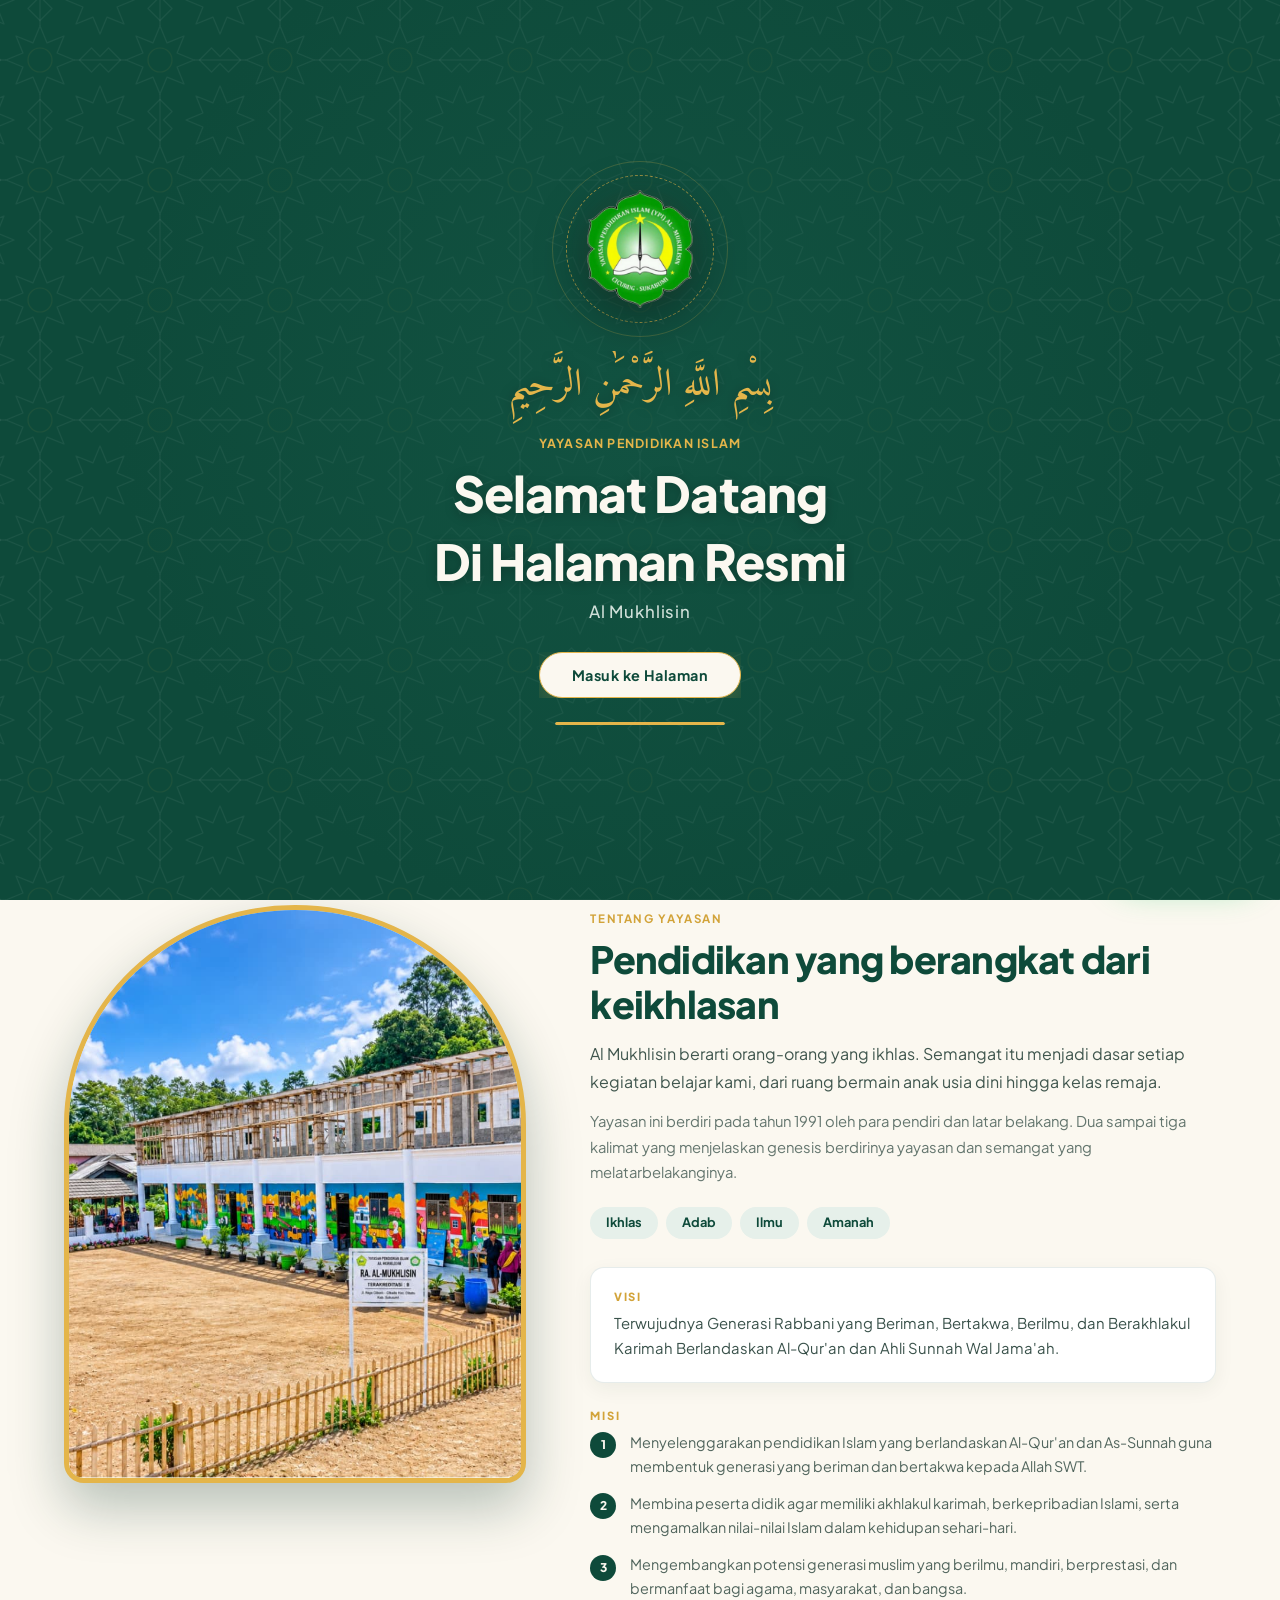
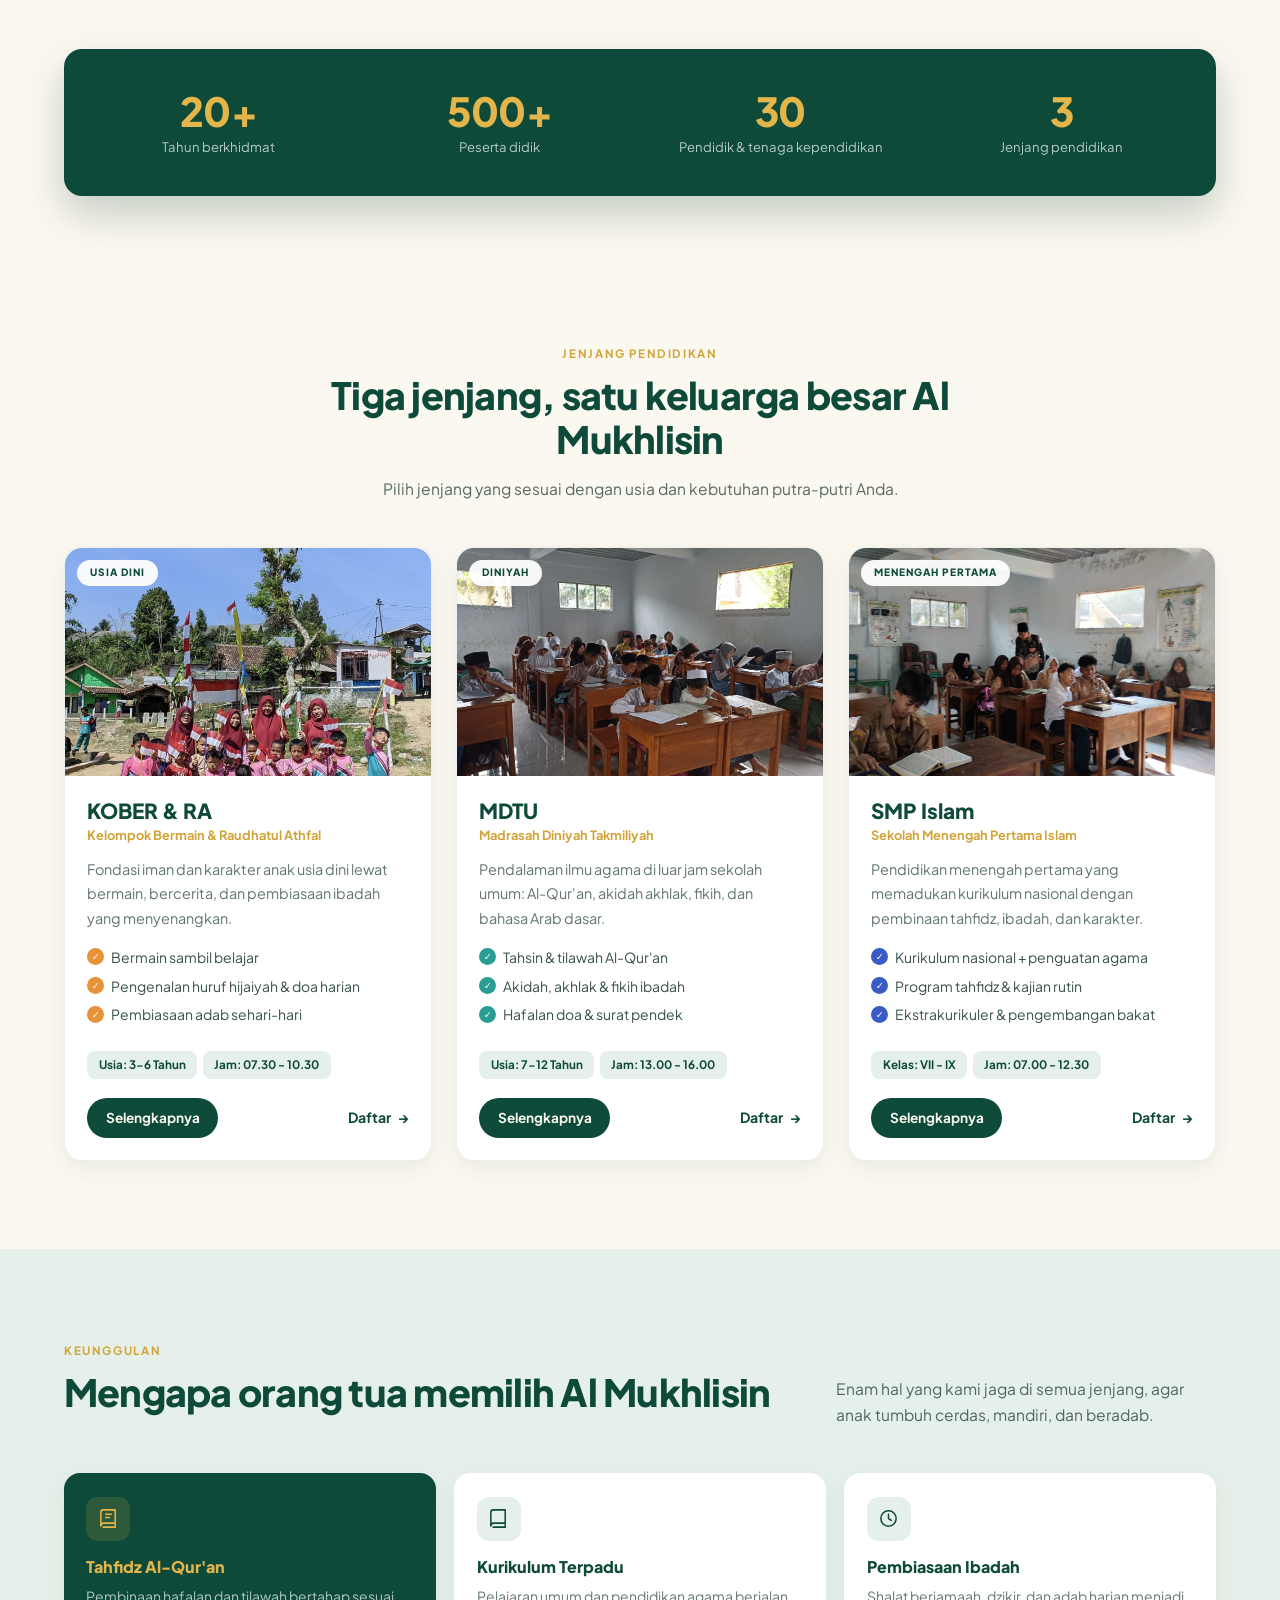
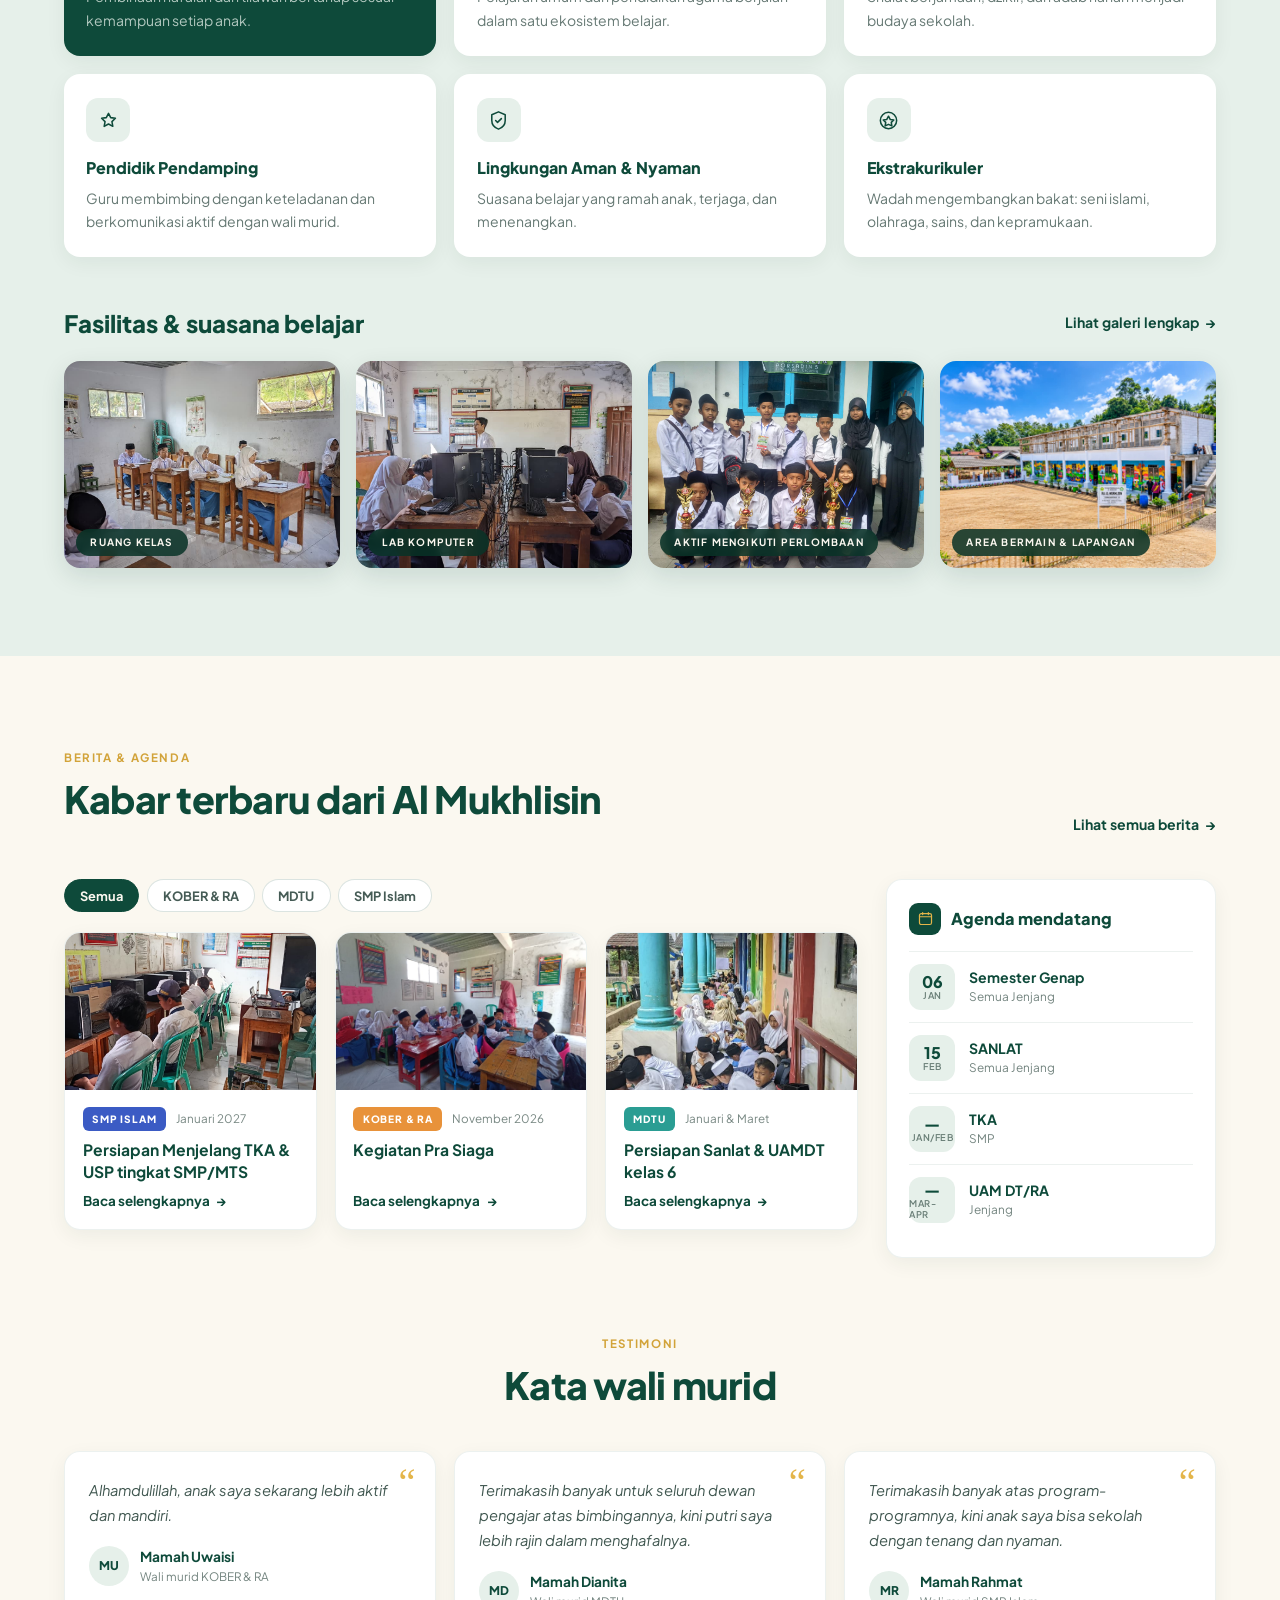
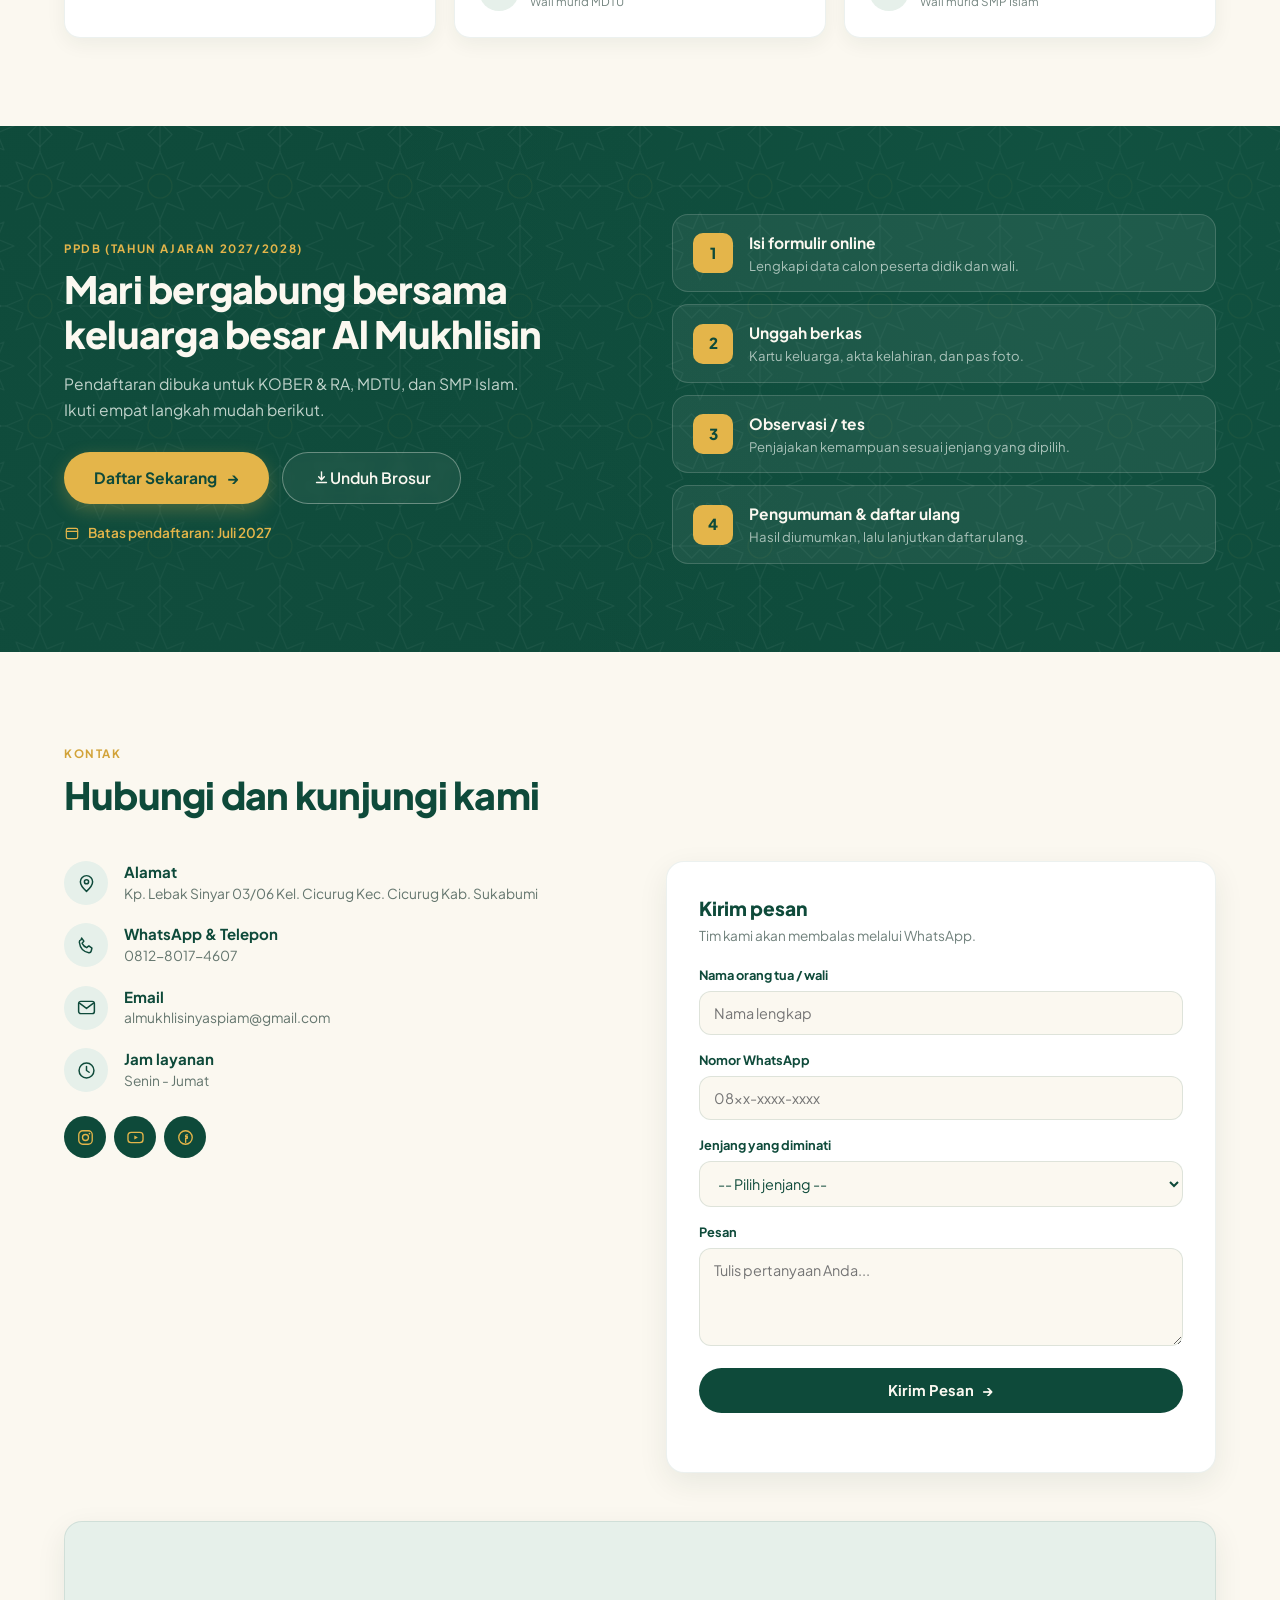
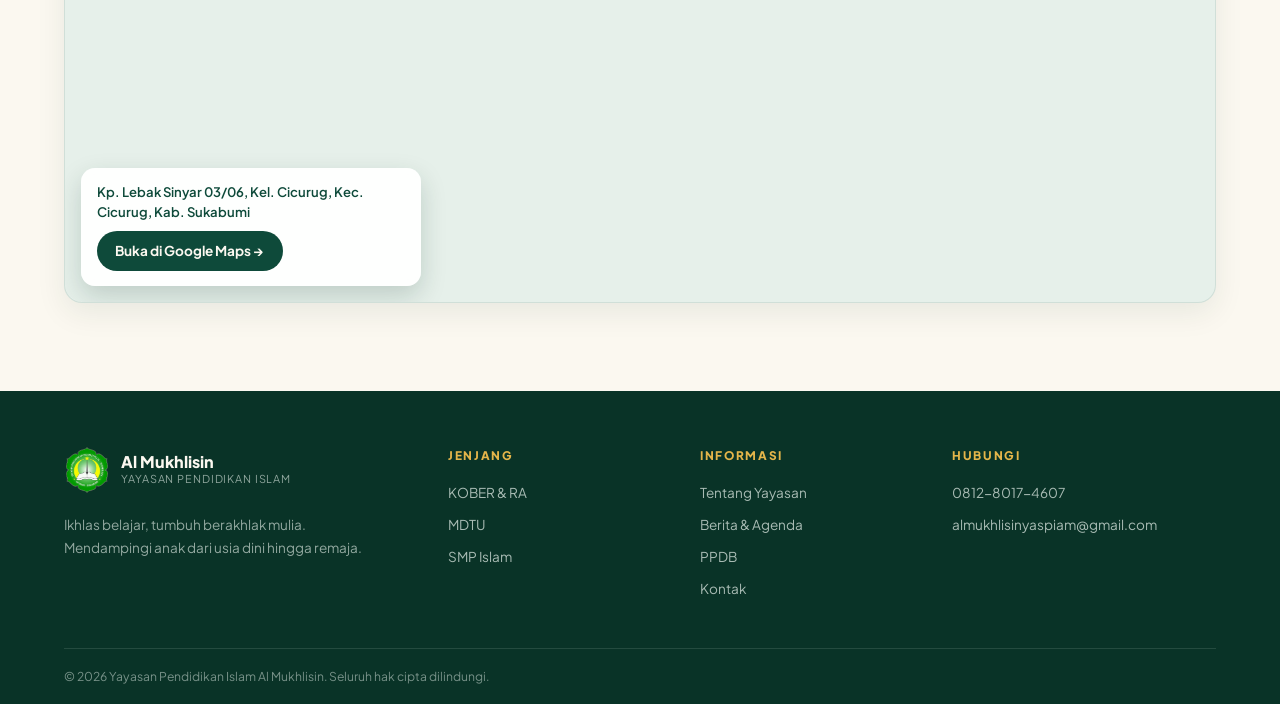
==== commit 380c1265: "update index.html" ====
--- a/index.html
+++ b/index.html
@@ -532,11 +532,11 @@
       </div>
 
       <div class="gallery-grid" id="fasilitas">
-        <figure class="gallery-item" data-src="asset/img/fasilitas-kelas.jpg" data-caption="Ruang Kelas">
+        <figure class="gallery-item" data-src="asset/img/kelas.jpg" data-caption="Ruang Kelas">
           <img src="asset/img/kelas.jpg" alt="Ruang kelas Al Mukhlisin" loading="lazy">
           <figcaption class="photo-tag">Ruang Kelas</figcaption>
         </figure>
-        <figure class="gallery-item" data-src="asset/img/fasilitas-lab.jpg" data-caption="LAB Komputer">
+        <figure class="gallery-item" data-src="asset/img/lab.jpg" data-caption="LAB Komputer">
           <img src="asset/img/lab.jpg" alt="Laboratorium komputer" loading="lazy">
           <figcaption class="photo-tag">LAB Komputer</figcaption>
         </figure>
--- a/src/css/style.css
+++ b/src/css/style.css
@@ -2310,4 +2310,19 @@
   }
   .welcome-reveal > * { animation: none !important; opacity: 1 !important; }
   .welcome-reveal::before { animation: none !important; transform: scaleX(0) !important; }
-}+}
+
+/* ==========================================================================
+   PERBAIKAN: Transisi transparan (fade) bagian bawah foto hero
+   - Menghilangkan tepi bawah foto yang tampak pecah/bergerigi
+   - Foto memudar halus ke transparan (menyatu dengan background hijau)
+   - Hanya menambah aturan baru; kode sebelumnya tidak diubah
+   ========================================================================== */
+.hero-visual .hero-img-box .hero-img {
+  -webkit-mask-image: linear-gradient(to bottom, #000 0%, #000 70%, rgba(0, 0, 0, 0) 91%);
+          mask-image: linear-gradient(to bottom, #000 0%, #000 70%, rgba(0, 0, 0, 0) 91%);
+  -webkit-mask-repeat: no-repeat;
+          mask-repeat: no-repeat;
+  -webkit-mask-size: 100% 100%;
+          mask-size: 100% 100%;
+}
